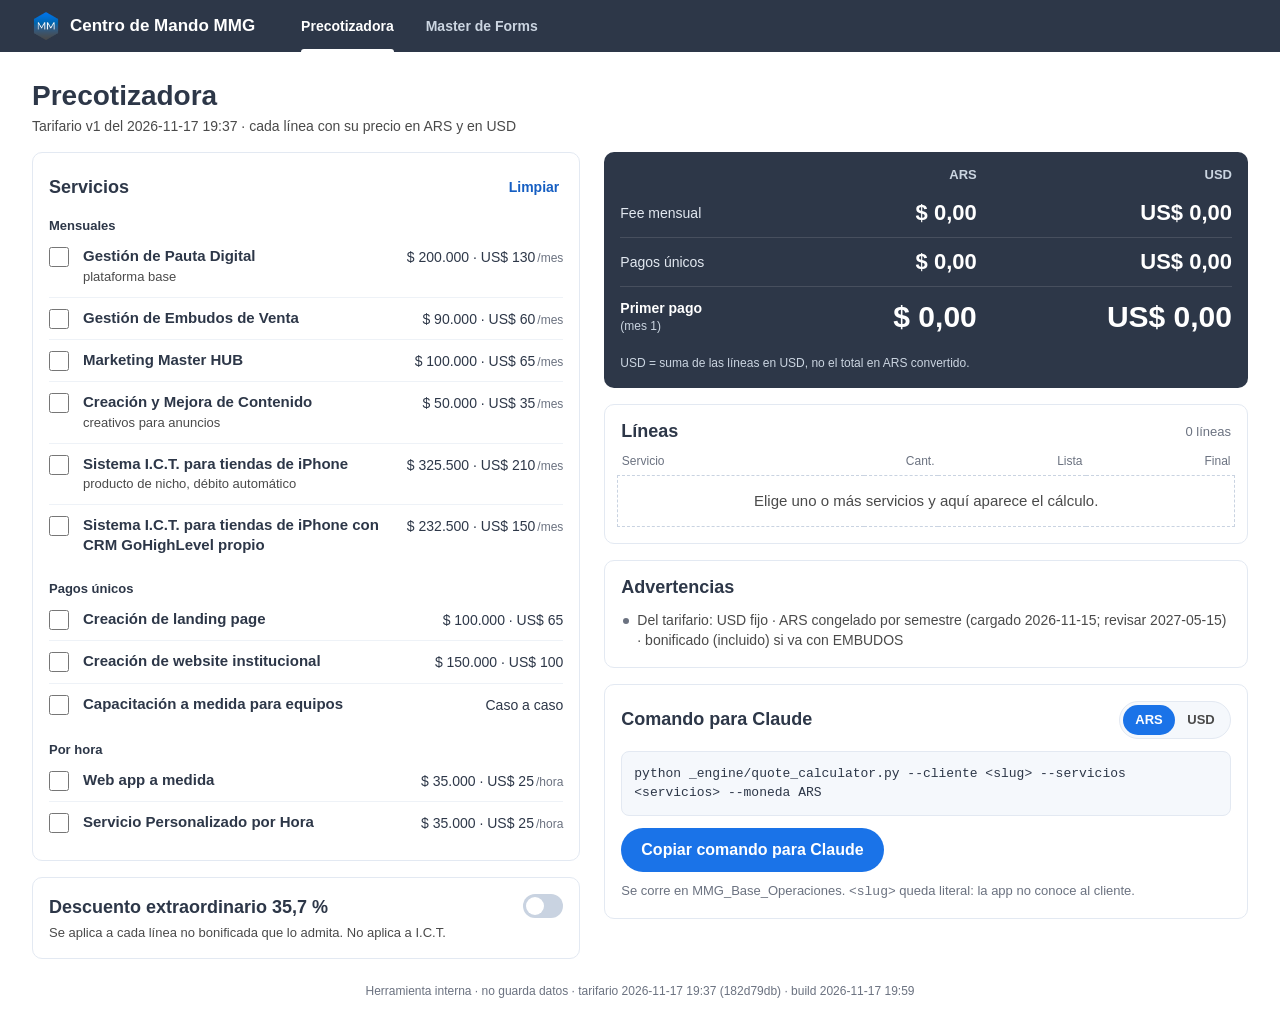
==== docs/index.html @ bd5ba625 "v1: Precotizadora + Master de Forms (Centro de Mando MMG) - Precotizadora: lee tarifario_v1.json de " ====
<!doctype html>
<html lang="es">
<head>
  <meta charset="utf-8">
  <meta name="viewport" content="width=device-width, initial-scale=1, viewport-fit=cover">
  <meta name="robots" content="noindex, nofollow">
  <meta name="referrer" content="no-referrer">
  <meta http-equiv="Content-Security-Policy" content="default-src 'none'; script-src 'self'; style-src 'self' https://fonts.googleapis.com; font-src https://fonts.gstatic.com; img-src 'self' data:; connect-src 'none'; base-uri 'none'; form-action 'none'; object-src 'none'">
  <title>Precotizadora · Centro de Mando MMG (uso interno)</title>
  <meta name="description" content="Herramienta interna de Marketing Masters Group para calcular en segundos el fee mensual, los pagos únicos y el primer pago de una propuesta.">
  <link rel="canonical" href="https://jaredmarketingmaster.github.io/master.forms/">
  <meta property="og:title" content="Precotizadora · Centro de Mando MMG">
  <meta property="og:description" content="Herramienta interna de MMG. Sin datos de clientes.">
  <meta property="og:type" content="website">
  <meta property="og:url" content="https://jaredmarketingmaster.github.io/master.forms/">
  <meta property="og:image" content="assets/img/apple-touch-icon.png">
  <meta name="theme-color" content="#2D3748">
  <link rel="icon" type="image/png" sizes="32x32" href="assets/img/favicon-32.png">
  <link rel="apple-touch-icon" href="assets/img/apple-touch-icon.png">
  <link rel="preconnect" href="https://fonts.googleapis.com">
  <link rel="preconnect" href="https://fonts.gstatic.com" crossorigin>
  <link rel="stylesheet" href="https://fonts.googleapis.com/css2?family=Lato:wght@400;700;900&amp;family=Barlow+Semi+Condensed:wght@600;700&amp;display=swap">
  <link rel="stylesheet" href="assets/css/tokens.css">
  <link rel="stylesheet" href="assets/css/app.css">
  <script type="application/json" id="datos-tarifario">{"_meta":{"generado":"2026-11-17T19:37:11","generador":"MMG_Base_Operaciones/_engine/export_precotizadora.py","fuente":"_boveda_mmg/02_TARIFARIO_Y_REGLAS_DE_COTIZACION.md §10 (+ §1 para ICT_IPHONE*)","regla":"Archivo de solo lectura para la app. No editar a mano: cambiar el tarifario y regenerar."},"constantes":{"tc_ars_por_usd":1550.0,"redondeo_usd_multiplo":5,"descuento_extraordinario_pct":35.7},"plataformas":["Meta Ads","Google Ads","TikTok Ads","LinkedIn Ads","X Ads"],"servicios":[{"codigo":"PAUTA","servicio":"Gestión de Pauta Digital · plataforma base","modalidad":"mensual","ars":200000.0,"usd":130.0,"caso_a_caso":false,"ars_derivado_de_usd":false,"estado":"CONFIRMADO","nota":"Sainato · tracking, reporting y setup incluidos","admite_descuento_extraordinario":true},{"codigo":"PAUTA_EXTRA","servicio":"Gestión de Pauta Digital · plataforma adicional","modalidad":"mensual","ars":100000.0,"usd":65.0,"caso_a_caso":false,"ars_derivado_de_usd":false,"estado":"CONFIRMADO","nota":"+50 % de la base · cantidad = plataformas − 1 (--plataformas)","admite_descuento_extraordinario":true},{"codigo":"EMBUDOS","servicio":"Gestión de Embudos de Venta","modalidad":"mensual","ars":90000.0,"usd":60.0,"caso_a_caso":false,"ars_derivado_de_usd":false,"estado":"CONFIRMADO","nota":"Sainato · siempre con HUB incluido","admite_descuento_extraordinario":true},{"codigo":"HUB","servicio":"Marketing Master HUB","modalidad":"mensual","ars":100000.0,"usd":65.0,"caso_a_caso":false,"ars_derivado_de_usd":false,"estado":"CONFIRMADO","nota":"USD fijo · ARS congelado por semestre (cargado 2026-11-15; revisar 2027-05-15) · bonificado (incluido) si va con EMBUDOS","admite_descuento_extraordinario":true},{"codigo":"CREATIVOS","servicio":"Creación y Mejora de Contenido (creativos para anuncios)","modalidad":"mensual","ars":50000.0,"usd":35.0,"caso_a_caso":false,"ars_derivado_de_usd":false,"estado":"CONFIRMADO","nota":"Sainato","admite_descuento_extraordinario":true},{"codigo":"LANDING","servicio":"Creación de landing page","modalidad":"unico","ars":100000.0,"usd":65.0,"caso_a_caso":false,"ars_derivado_de_usd":false,"estado":"CONFIRMADO","nota":"Sainato · bonificada si van PAUTA + EMBUDOS","admite_descuento_extraordinario":true},{"codigo":"WEB_INST","servicio":"Creación de website institucional","modalidad":"unico","ars":150000.0,"usd":100.0,"caso_a_caso":false,"ars_derivado_de_usd":false,"estado":"CONFIRMADO","nota":"Sainato · bonificable con --bonificar WEB_INST","admite_descuento_extraordinario":true},{"codigo":"WEB_APP","servicio":"Web app a medida","modalidad":"hora","ars":35000.0,"usd":25.0,"caso_a_caso":false,"ars_derivado_de_usd":false,"estado":"CONFIRMADO","nota":"Horas estimadas × tarifa por hora (--horas-codigo WEB_APP=N)","admite_descuento_extraordinario":true},{"codigo":"HORA","servicio":"Servicio Personalizado por Hora","modalidad":"hora","ars":35000.0,"usd":25.0,"caso_a_caso":false,"ars_derivado_de_usd":false,"estado":"CONFIRMADO","nota":"Precio fijo en las dos monedas","admite_descuento_extraordinario":true},{"codigo":"CAPACITACION","servicio":"Capacitación a medida para equipos","modalidad":"unico","ars":null,"usd":null,"caso_a_caso":true,"ars_derivado_de_usd":false,"estado":"CONFIRMADO","nota":"Exige --precio","admite_descuento_extraordinario":true},{"codigo":"ICT_IPHONE","servicio":"Sistema I.C.T. para tiendas de iPhone (producto de nicho, débito automático)","modalidad":"mensual","ars":null,"usd":210.0,"caso_a_caso":false,"ars_derivado_de_usd":false,"ars_por_conversion":true,"estado":"CONFIRMADO","nota":"Valor percibido = lista (sin benchmark propio todavía). Libro Consultor Blue Hacker cap. 23 (oferta I.C.T.): precio máximo, sin descuentos; no aplica tramo de pauta ni bundle; pauta USD 1.000/mes aparte","admite_descuento_extraordinario":false},{"codigo":"ICT_IPHONE_CRM","servicio":"Sistema I.C.T. para tiendas de iPhone con CRM GoHighLevel propio","modalidad":"mensual","ars":null,"usd":150.0,"caso_a_caso":false,"ars_derivado_de_usd":false,"ars_por_conversion":true,"estado":"CONFIRMADO","nota":"Ídem; variante si la tienda ya tiene su CRM","admite_descuento_extraordinario":false}],"reglas":[{"id":"P1","texto":"Cada línea tiene su precio en ARS y en USD (ya calculados en este archivo; el USD sale de ARS ÷ 1.550 hacia arriba al múltiplo de 5). Los totales en USD son la suma de las líneas en USD, nunca el total en ARS convertido."},{"id":"ICT_ARS","texto":"ICT_IPHONE*: solo tienen precio en USD. En ARS se convierte USD × tc_ars_por_usd, sin redondeo."},{"id":"PLATAFORMAS","texto":"Con PAUTA, cada plataforma elegida después de la primera suma 1 unidad de PAUTA_EXTRA (cantidad = plataformas − 1). PAUTA_EXTRA no se elige suelto."},{"id":"HUB_EN_EMBUDOS","texto":"EMBUDOS agrega HUB automáticamente como línea bonificada ('Incluido en la Gestión de Embudos de Venta'): precio de lista visible y tachado, neto 0."},{"id":"LANDING_BONIF","texto":"Si están PAUTA + EMBUDOS + LANDING, LANDING va bonificada ('Bonificada al contratar Pauta + Embudos'): lista tachada, neto 0."},{"id":"BONIFICAR","texto":"WEB_INST tiene un interruptor 'Bonificar': lista tachada, neto 0."},{"id":"HORAS","texto":"WEB_APP y HORA se multiplican por la cantidad de horas."},{"id":"CASO_A_CASO","texto":"CAPACITACION se cotiza caso a caso: precio ingresado a mano, uno para ARS y otro para USD (cada uno se usa solo en su moneda)."},{"id":"P2","texto":"Descuento extraordinario: 35,7 % sobre cada línea no bonificada que lo admita (no ICT_*). Advertencia obligatoria: solo clientes por hora que pasan a mensual · una vez al año · 12 meses · requiere OK de Jared."},{"id":"TOTALES","texto":"fee_mensual = suma de netos 'mensual' · setup_y_unicos = suma de netos 'unico' y 'hora' · primer_pago_mes_1 = setup_y_unicos + fee_mensual. Cada neto de línea se redondea a 6 decimales; los totales se redondean al final a 2 decimales con medio centavo HACIA ARRIBA (228,265 → 228,27). En JS no usar toFixed ni Math.round(x*100) directo: usar Number(Math.round(Number(x + 'e2')) + 'e-2')."}],"advertencias_fijas":["USD fijo · ARS congelado por semestre (cargado 2026-11-15; revisar 2027-05-15) · bonificado (incluido) si va con EMBUDOS"]}</script>
  <script src="assets/js/comun.js" defer></script>
  <script src="assets/js/cotizador.js" defer></script>
  <script src="assets/js/precotizadora.js" defer></script>
</head>
<body class="wd">
  <header class="topbar">
    <a class="brand" href="index.html">
      <img src="assets/img/mmg-isotipo.png" width="28" height="28" alt="" fetchpriority="high">
      <span class="brand-name">Centro de Mando <b>MMG</b></span>
    </a>
    <nav class="tabs" aria-label="Pantallas">
      <a class="tab" href="index.html" aria-current="page"><span>Precotizadora</span></a>
      <a class="tab" href="forms.html"><span>Master de Forms</span></a>
    </nav>
  </header>

  <main class="canvas" id="contenido">
    <div class="title-row">
      <h1>Precotizadora</h1>
      <p class="sub" id="sub-tarifario">Tarifario v1 del 2026-11-17 19:37 · cada línea con su precio en ARS y en USD</p>
    </div>

    <div class="layout">
      <section class="col-config" aria-labelledby="h-servicios">
        <div class="panel">
          <div class="panel-head">
            <h2 id="h-servicios">Servicios</h2>
            <button type="button" class="btn-text" id="btn-limpiar">Limpiar</button>
          </div>
          <div id="servicios" class="servicios">
            <p class="cargando">Cargando tarifario…</p>
          </div>
        </div>

        <div class="panel">
          <div class="switch-row">
            <div class="switch-text">
              <label for="descuento" class="switch-title" id="descuento-titulo">Descuento extraordinario</label>
              <p class="switch-desc">Se aplica a cada línea no bonificada que lo admita. No aplica a I.C.T.</p>
            </div>
            <input type="checkbox" role="switch" id="descuento" class="switch">
          </div>
          <p class="aviso aviso-warning" id="descuento-aviso" hidden>Solo para clientes por hora que pasan a mensual · una vez al año · 12 meses · requiere OK de Jared</p>
        </div>
      </section>

      <section class="col-resultado" aria-labelledby="h-resultado">
        <h2 id="h-resultado" class="sr-only">Resultado</h2>
        <div class="totales" id="totales" aria-live="polite">
          <table>
            <caption class="sr-only">Totales en pesos y en dólares</caption>
            <thead>
              <tr><th scope="col"><span class="sr-only">Concepto</span></th><th scope="col" class="num">ARS</th><th scope="col" class="num">USD</th></tr>
            </thead>
            <tbody>
              <tr><th scope="row">Fee mensual</th><td class="num" data-total="fee_mensual" data-moneda="ARS">—</td><td class="num" data-total="fee_mensual" data-moneda="USD">—</td></tr>
              <tr><th scope="row">Pagos únicos</th><td class="num" data-total="setup_y_unicos" data-moneda="ARS">—</td><td class="num" data-total="setup_y_unicos" data-moneda="USD">—</td></tr>
              <tr class="primer-pago"><th scope="row">Primer pago <span>(mes 1)</span></th><td class="num" data-total="primer_pago_mes_1" data-moneda="ARS">—</td><td class="num" data-total="primer_pago_mes_1" data-moneda="USD">—</td></tr>
            </tbody>
          </table>
          <p class="totales-nota">USD = suma de las líneas en USD, no el total en ARS convertido.</p>
        </div>

        <div class="panel">
          <div class="panel-head">
            <h2>Líneas</h2>
            <span class="meta" id="lineas-cuenta">0 líneas</span>
          </div>
          <div class="tabla-wrap">
            <table class="lineas">
              <thead>
                <tr><th scope="col">Servicio</th><th scope="col" class="num">Cant.</th><th scope="col" class="num">Lista</th><th scope="col" class="num">Final</th></tr>
              </thead>
              <tbody id="lineas"></tbody>
            </table>
          </div>
        </div>

        <div class="panel">
          <div class="panel-head"><h2>Advertencias</h2></div>
          <ul class="avisos" id="avisos"></ul>
        </div>

        <div class="panel">
          <div class="panel-head">
            <h2>Comando para Claude</h2>
            <div class="segmented" role="group" aria-label="Moneda del comando">
              <button type="button" data-moneda-cmd="ARS" aria-pressed="true">ARS</button>
              <button type="button" data-moneda-cmd="USD" aria-pressed="false">USD</button>
            </div>
          </div>
          <pre class="comando"><code id="comando">python _engine/quote_calculator.py --cliente &lt;slug&gt; --servicios &lt;servicios&gt; --moneda ARS</code></pre>
          <div class="acciones">
            <button type="button" class="btn-primary" id="btn-copiar-comando">Copiar comando para Claude</button>
            <span class="estado-copia" id="estado-comando" role="status" aria-live="polite"></span>
          </div>
          <p class="meta">Se corre en MMG_Base_Operaciones. <code>&lt;slug&gt;</code> queda literal: la app no conoce al cliente.</p>
        </div>
      </section>
    </div>

    <footer class="pie">
      Herramienta interna · no guarda datos · tarifario 2026-11-17 19:37 (182d79db) · build 2026-11-17 19:59
    </footer>
  </main>

  <a class="resumen-movil" href="#totales" id="resumen-movil">
    <span class="resumen-label">Primer pago</span>
    <span class="resumen-valores num"><span data-resumen="ARS">$&nbsp;0,00</span><span data-resumen="USD">US$&nbsp;0,00</span></span>
  </a>
</body>
</html>
---- docs/assets/css/tokens.css ----
/* GENERADO por tools/build.py desde clientes/marketing_master/site_config.json. No editar. */
:root {
  --bg: #FFFFFF;
  --surface: #FFFFFF;
  --raised: #F5F8FC;
  --border: #E3E9F2;
  --night: #2D3748;
  --on-night: #FFFFFF;
  --text: #2D3748;
  --muted: #4A4A4A;
  --faint: #6B7280;
  --accent: #1A73E8;
  --accent-hover: #155EC2;
  --on-accent: #FFFFFF;
  --positive: #047857;
  --negative: #D93025;
  --font-text: 'Lato', -apple-system, BlinkMacSystemFont, 'Segoe UI', sans-serif;
  --font-display: 'Bahnschrift', 'Barlow Semi Condensed', 'DIN Alternate', 'Arial Narrow', sans-serif;
}
---- docs/assets/css/app.css ----
/* Centro de Mando MMG · pantallas de app (no de marketing).
 * Tokens de marca en tokens.css (generado desde el dossier marketing_master).
 * Grilla: móvil 1 columna con 16 px de margen; desde 1024 px, 2 columnas
 * minmax(0, 0.92fr) + minmax(0, 1.08fr) con gap 24 px dentro de un canvas de 1280 px máx.
 */
:root {
  --rule: #EEF2F7;
  --control: #C9D3E1;
  --pill-pos-bg: #DCFAE5; --pill-pos-ink: #04250E;
  --pill-warn-bg: #FFFBEB; --pill-warn-ink: #92400E; --pill-warn-line: #FDE68A;
  --pill-neg-bg: #FFEDEA; --pill-neg-ink: #831C1E;
  --accent-tint: #E8F0FD;
  --radius-card: 10px; --radius-control: 8px;
  --gap: 16px; --pad: 16px;
  --topbar-h: 52px; --tabbar-h: 58px; --resumen-h: 52px;
  --ease-out: cubic-bezier(0.23, 1, 0.32, 1);
  --safe-b: env(safe-area-inset-bottom, 0px);
}

*, *::before, *::after { box-sizing: border-box; }
html {
  -webkit-text-size-adjust: 100%; text-size-adjust: 100%;
  /* Lo enfocado o desplazado nunca queda bajo las barras fijas (WCAG 2.4.11). */
  scroll-padding-top: calc(var(--topbar-h) + 8px);
  scroll-padding-bottom: calc(var(--tabbar-h) + var(--resumen-h) + var(--safe-b) + 8px);
}
@media (min-width: 1024px) { html { scroll-padding-bottom: 8px; } }
body.wd {
  margin: 0;
  background: var(--bg);
  color: var(--text);
  font-family: var(--font-text);
  font-size: 15px;
  line-height: 1.45;
  -webkit-tap-highlight-color: transparent;
  padding-bottom: calc(var(--tabbar-h) + var(--safe-b));
}
.wd :focus-visible { outline: 2px solid var(--accent); outline-offset: 2px; }
.wd h1, .wd h2, .wd h3 { font-family: var(--font-display); font-weight: 700; letter-spacing: 0; margin: 0; color: var(--text); }
.wd code, .wd pre { font-family: ui-monospace, "Cascadia Mono", Consolas, monospace; }
.num { font-variant-numeric: tabular-nums; text-align: right; }
.sr-only { position: absolute; width: 1px; height: 1px; margin: -1px; overflow: hidden; clip: rect(0 0 0 0); white-space: nowrap; border: 0; }
.portapapeles-oculto { position: fixed; top: 0; left: 0; width: 1px; height: 1px; opacity: 0; }
[hidden] { display: none !important; }

/* ---------- Shell ---------- */
.topbar {
  position: sticky; top: 0; z-index: 20;
  display: flex; align-items: center; gap: 16px;
  height: var(--topbar-h);
  padding: 0 16px;
  background: var(--night);
  color: var(--on-night);
}
.brand { display: inline-flex; align-items: center; gap: 10px; color: var(--on-night); text-decoration: none; min-height: 44px; }
.brand img { display: block; width: 28px; height: 28px; }
.brand-name { font-family: var(--font-display); font-size: 17px; font-weight: 600; white-space: nowrap; }
.brand-name b { font-weight: 700; }

.tabs {
  position: fixed; left: 0; right: 0; bottom: 0; z-index: 30;
  display: grid; grid-template-columns: 1fr 1fr;
  height: calc(var(--tabbar-h) + var(--safe-b));
  padding-bottom: var(--safe-b);
  background: var(--surface);
  border-top: 1px solid var(--border);
}
.tab {
  position: relative;
  display: flex; align-items: center; justify-content: center;
  color: var(--muted); text-decoration: none; font-weight: 700; font-size: 14px;
  user-select: none; -webkit-user-select: none;
  transition: color 140ms var(--ease-out);
}
.tab[aria-current="page"] { color: var(--accent-hover); }
.tab[aria-current="page"]::before {
  content: ""; position: absolute; top: -1px; left: 24%; right: 24%; height: 3px; border-radius: 0 0 3px 3px; background: var(--accent);
}
.tab:active { opacity: 0.7; }

/* ---------- Canvas ---------- */
.canvas { max-width: 1280px; margin: 0 auto; padding: 20px 16px 24px; }
.title-row { margin-bottom: 16px; }
.title-row h1 { font-size: 26px; line-height: 1.15; }
.sub { margin: 4px 0 0; color: var(--muted); font-size: 14px; }
.layout { display: grid; gap: var(--gap); }
.col-config, .col-resultado { display: grid; gap: var(--gap); align-content: start; min-width: 0; }

.panel {
  background: var(--surface);
  border: 1px solid var(--border);
  border-radius: var(--radius-card);
  padding: var(--pad);
  min-width: 0;
}
.panel-head { display: flex; align-items: center; justify-content: space-between; gap: 12px; margin-bottom: 12px; }
.panel-head h2 { font-size: 18px; line-height: 1.2; }
.meta { color: var(--faint); font-size: 13px; margin: 10px 0 0; }
.panel-head .meta { margin: 0; }
.cargando { color: var(--faint); margin: 0; }
.pie { margin-top: 24px; color: var(--faint); font-size: 12px; text-align: center; }

/* ---------- Controles ---------- */
.btn-primary {
  display: inline-flex; align-items: center; justify-content: center;
  min-height: 44px; padding: 0 20px;
  border: 0; border-radius: 999px;
  background: var(--accent); color: var(--on-accent);
  font: 700 16px/1 var(--font-text); /* blanco sobre #1A73E8 = 4,51:1: 16 px y 700 */
  cursor: pointer; user-select: none; -webkit-user-select: none;
  transition: transform 120ms var(--ease-out), background-color 160ms var(--ease-out);
}
.btn-primary:active { transform: scale(0.97); }
.btn-primary:disabled { background: var(--raised); color: var(--faint); border: 1px solid var(--border); cursor: not-allowed; transform: none; }
.btn-text {
  min-height: 36px; padding: 0 4px; border: 0; background: none;
  color: var(--accent-hover); font: 700 14px/1 var(--font-text); cursor: pointer;
}
.acciones { display: flex; flex-wrap: wrap; align-items: center; gap: 12px; margin-top: 12px; }
.estado-copia { font-size: 14px; font-weight: 700; color: var(--positive); opacity: 0; transition: opacity 160ms var(--ease-out); }
.estado-copia.visible { opacity: 1; }
.estado-copia.es-error { color: var(--negative); }

.campo { display: grid; gap: 6px; min-width: 0; border: 0; padding: 0; margin: 0; }
.campo label, .campo legend { font-size: 14px; font-weight: 700; color: var(--text); padding: 0; }
.campo legend { margin-bottom: 8px; }
.campo input[type="text"] {
  width: 100%; height: 44px; padding: 0 12px;
  border: 1px solid var(--control); border-radius: var(--radius-control);
  background: var(--surface); color: var(--text);
  font: 400 16px/1.2 var(--font-text); /* 16 px: sin zoom automático en iOS */
}
.campo input::placeholder { color: var(--faint); }
.campo input[aria-invalid="true"] { border-color: var(--negative); }
.campo-corto { max-width: 140px; }
.campos-par { display: grid; grid-template-columns: 1fr 1fr; gap: 12px; }
.ayuda { margin: 6px 0 0; font-size: 13px; color: var(--muted); }
.ayuda.es-error { color: var(--negative); font-weight: 700; }

.chips { display: flex; flex-wrap: wrap; gap: 8px; }
.chip, .chip-check span {
  display: inline-flex; align-items: center; min-height: 36px; padding: 0 14px;
  border: 1px solid var(--control); border-radius: 999px;
  background: var(--surface); color: var(--text);
  font: 700 14px/1 var(--font-text); cursor: pointer;
  user-select: none; -webkit-user-select: none;
  transition: background-color 140ms var(--ease-out), color 140ms var(--ease-out), border-color 140ms var(--ease-out), transform 120ms var(--ease-out);
}
.chip:active, .chip-check span:active { transform: scale(0.97); }
.chip[aria-pressed="true"], .chip-check input:checked + span { background: var(--accent); border-color: var(--accent); color: var(--on-accent); }
.chip.es-base::after { content: "base"; margin-left: 8px; font-size: 11px; font-weight: 700; opacity: 0.9; }
.chip-check { position: relative; }
.chip-check input { position: absolute; opacity: 0; width: 1px; height: 1px; }
.chip-check input:focus-visible + span { outline: 2px solid var(--accent); outline-offset: 2px; }

.switch {
  appearance: none; -webkit-appearance: none; flex: none;
  position: relative; width: 40px; height: 24px; margin: 0;
  border-radius: 999px; background: var(--control); cursor: pointer;
  transition: background-color 160ms var(--ease-out);
}
.switch::after {
  content: ""; position: absolute; top: 3px; left: 3px; width: 18px; height: 18px; border-radius: 50%;
  background: #fff; transition: transform 180ms var(--ease-out);
}
.switch:checked { background: var(--accent); }
.switch:checked::after { transform: translateX(16px); }
.switch-row { display: flex; align-items: flex-start; justify-content: space-between; gap: 16px; }
.switch-title { display: block; font-family: var(--font-display); font-size: 18px; font-weight: 700; cursor: pointer; }
.switch-desc { margin: 4px 0 0; color: var(--muted); font-size: 13px; }
.switch-inline { display: inline-flex; align-items: center; gap: 10px; font-weight: 700; font-size: 14px; cursor: pointer; min-height: 36px; }

.segmented { display: inline-flex; padding: 3px; border-radius: 999px; background: var(--raised); border: 1px solid var(--border); }
.segmented button {
  min-width: 52px; min-height: 30px; padding: 0 12px; border: 0; border-radius: 999px;
  background: transparent; color: var(--muted); font: 700 13px/1 var(--font-text); cursor: pointer;
}
.segmented button[aria-pressed="true"] { background: var(--accent); color: var(--on-accent); }

.pill {
  display: inline-flex; align-items: center; flex: none; white-space: nowrap;
  min-height: 22px; padding: 0 8px; border-radius: 999px;
  font: 700 12px/1 var(--font-text);
}
.pill-positivo { background: var(--pill-pos-bg); color: var(--pill-pos-ink); }
.pill-aviso { background: var(--pill-warn-bg); color: var(--pill-warn-ink); border: 1px solid var(--pill-warn-line); }
.pill-negativo { background: var(--pill-neg-bg); color: var(--pill-neg-ink); }

.aviso { margin: 12px 0 0; padding: 10px 12px; border-radius: var(--radius-control); font-size: 14px; font-weight: 700; }
.aviso-warning { background: var(--pill-warn-bg); color: var(--pill-warn-ink); border: 1px solid var(--pill-warn-line); }

/* ---------- Servicios ---------- */
.servicios { display: grid; gap: 16px; }
.grupo-titulo { font-size: 13px; font-family: var(--font-text); font-weight: 700; color: var(--muted); margin-bottom: 4px; }
.grupo-lista { display: grid; }
.svc { border-top: 1px solid var(--rule); }
.grupo-lista .svc:first-child { border-top: 0; }
.svc-row { display: grid; grid-template-columns: 24px minmax(0, 1fr) auto; align-items: start; column-gap: 10px; padding: 10px 0; }
.svc-row input[type="checkbox"] { width: 20px; height: 20px; margin: 1px 0 0; accent-color: var(--accent); cursor: pointer; }
.svc-row input[type="checkbox"]:disabled { cursor: not-allowed; }
.svc-label { display: grid; gap: 2px; cursor: pointer; min-width: 0; }
.svc-nombre { font-weight: 700; line-height: 1.3; }
.svc-detalle { color: var(--muted); font-size: 13px; }
.svc-estado:empty { display: none; }
.svc-estado { display: flex; gap: 6px; margin-top: 4px; }
.svc-precio { font-size: 14px; color: var(--text); white-space: nowrap; padding-top: 1px; }
.svc-precio .unidad { color: var(--faint); font-size: 12px; margin-left: 2px; }
.svc-extra { display: grid; gap: 8px; padding: 0 0 14px 34px; }

/* ---------- Resultado ---------- */
.totales {
  background: var(--night); color: var(--on-night);
  border-radius: var(--radius-card); padding: 16px;
  scroll-margin-top: calc(var(--topbar-h) + 12px);
}
.totales table { width: 100%; border-collapse: collapse; }
.totales thead th { font: 700 13px/1 var(--font-text); color: #CBD5E1; padding: 0 0 8px; }
.totales th[scope="row"] { text-align: left; font-weight: 400; font-size: 14px; color: #E2E8F0; padding: 8px 12px 8px 0; white-space: nowrap; }
.totales td { font-family: var(--font-display); font-size: 19px; font-weight: 600; padding: 8px 0 8px 12px; white-space: nowrap; }
.totales tbody tr + tr th, .totales tbody tr + tr td { border-top: 1px solid rgb(255 255 255 / 0.12); }
.totales .primer-pago th { font-weight: 700; color: #fff; }
.totales .primer-pago th span { display: block; font-weight: 400; font-size: 12px; color: #CBD5E1; }
.totales .primer-pago td { font-size: 24px; font-weight: 700; color: #fff; }
.totales-nota { margin: 8px 0 0; font-size: 12px; color: #CBD5E1; }

.tabla-wrap { margin: 0 -4px; }
.lineas { width: 100%; border-collapse: collapse; table-layout: fixed; }
.lineas col { width: auto; }
.lineas thead th { font: 400 12px/1 var(--font-text); color: var(--faint); text-align: left; padding: 0 4px 8px; }
.lineas thead th.num { text-align: right; }
.lineas thead th:nth-child(1) { width: 40%; }
.lineas thead th:nth-child(2) { width: 12%; }
.lineas tbody th, .lineas tbody td { padding: 10px 4px; border-top: 1px solid var(--rule); vertical-align: top; text-align: left; font-weight: 400; }
.lineas tbody td.num { text-align: right; }
.linea-nombre { display: block; font-weight: 700; line-height: 1.3; overflow-wrap: anywhere; }
.linea-detalle { display: block; color: var(--muted); font-size: 12px; margin-top: 2px; }
.marcas { display: flex; flex-wrap: wrap; gap: 4px; margin-top: 6px; }
.dinero { display: block; font-size: 13px; white-space: nowrap; }
.dinero.usd { color: var(--muted); margin-top: 2px; }
.final .dinero.ars { font-weight: 700; }
.tachado { text-decoration: line-through; text-decoration-thickness: 1px; color: var(--faint); }
.dinero.usd.tachado { color: var(--faint); }
.lineas tr.vacio td { padding: 14px 4px; color: var(--muted); border: 1px dashed var(--control); border-radius: var(--radius-control); text-align: center; }

.avisos { margin: 0; padding: 0; list-style: none; display: grid; gap: 8px; }
.avisos li { position: relative; padding-left: 16px; font-size: 14px; color: var(--muted); }
.avisos li::before { content: ""; position: absolute; left: 2px; top: 8px; width: 6px; height: 6px; border-radius: 50%; background: var(--faint); }
.avisos li.aviso-p2 { color: var(--pill-warn-ink); font-weight: 700; }
.avisos li.aviso-p2::before { background: #D97706; }

.comando {
  margin: 0; padding: 12px; border-radius: var(--radius-control);
  background: var(--raised); border: 1px solid var(--border);
  font-size: 13px; line-height: 1.5; color: var(--text);
  white-space: pre-wrap; word-break: break-word;
}

/* Resumen fijo (solo móvil, solo Precotizadora) */
.resumen-movil {
  position: fixed; left: 0; right: 0; z-index: 25;
  bottom: calc(var(--tabbar-h) + var(--safe-b));
  display: flex; align-items: center; justify-content: space-between; gap: 12px;
  height: var(--resumen-h); padding: 0 16px;
  background: var(--night); color: #fff; text-decoration: none;
}
.resumen-label { font-size: 13px; color: #E2E8F0; }
.resumen-valores { display: flex; gap: 14px; font-family: var(--font-display); font-size: 18px; font-weight: 700; white-space: nowrap; }
body:has(.resumen-movil) { padding-bottom: calc(var(--tabbar-h) + var(--resumen-h) + var(--safe-b)); }

/* ---------- Master de Forms ---------- */
.forms-grid { display: grid; gap: var(--gap); align-items: start; }
.form-card { display: grid; gap: 14px; }
.form-card .panel-head { margin-bottom: 0; align-items: flex-start; }
.form-desc { margin: 0; color: var(--muted); font-size: 14px; }
.form-card .acciones { margin-top: 0; }
.motivo-deshabilitado { margin: -6px 0 0; font-size: 13px; color: var(--muted); }
.link-box { display: grid; gap: 6px; padding: 12px; border-radius: var(--radius-control); background: var(--raised); border: 1px solid var(--border); }
.link-label { font-size: 12px; color: var(--faint); }
.link-armado { font-size: 13px; color: var(--text); word-break: break-all; }
.form-card .meta { margin: 0; }

/* ---------- Teléfono: totales en dos renglones (concepto arriba, ARS | USD debajo) ---------- */
@media (max-width: 767px) {
  .totales thead { position: absolute; width: 1px; height: 1px; overflow: hidden; clip: rect(0 0 0 0); }
  .totales tbody tr { display: grid; grid-template-columns: minmax(0, 1fr) minmax(0, 1fr); column-gap: 12px; padding: 10px 0; }
  .totales tbody tr + tr { border-top: 1px solid rgb(255 255 255 / 0.12); }
  .totales tbody tr + tr th, .totales tbody tr + tr td { border-top: 0; }
  .totales th[scope="row"] { grid-column: 1 / -1; padding: 0 0 2px; }
  .totales td { padding: 0; font-size: 18px; text-align: left; }
  .totales td + td { text-align: right; }
  .totales .primer-pago th span { display: inline; margin-left: 4px; }
  .totales .primer-pago td { font-size: 22px; }
  /* Líneas: la cantidad pasa debajo del nombre; quedan Servicio | Lista | Final. */
  .lineas thead th:nth-child(1) { width: 38%; }
  .lineas thead th:nth-child(2), .lineas tbody td:nth-child(2) { display: none; }
  .lineas tbody td.num { padding-left: 8px; }
  .dinero { font-size: 12.5px; }
  /* Servicios: el precio va debajo del nombre para que el nombre use todo el ancho. */
  .svc-row { grid-template-columns: 24px minmax(0, 1fr); row-gap: 2px; }
  .svc-precio { grid-column: 2; padding-top: 0; color: var(--muted); }
}
@media (min-width: 768px) { .cant-movil { display: none; } }

/* ---------- Tablet / escritorio ---------- */
@media (min-width: 768px) {
  .canvas { padding: 28px 32px 32px; }
  .forms-grid { grid-template-columns: repeat(2, minmax(0, 1fr)); }
  .totales td { font-size: 22px; }
  .totales .primer-pago td { font-size: 30px; }
}
@media (min-width: 1024px) {
  body.wd, body:has(.resumen-movil) { padding-bottom: 0; }
  .topbar { padding: 0 32px; gap: 32px; }
  .tabs {
    position: static; display: flex; gap: 4px; height: var(--topbar-h); padding: 0;
    background: transparent; border: 0;
  }
  .tab { padding: 0 14px; color: #CBD5E1; font-size: 14px; }
  .tab[aria-current="page"] { color: #fff; }
  .tab[aria-current="page"]::before { top: auto; bottom: 0; left: 14px; right: 14px; border-radius: 3px 3px 0 0; background: #fff; }
  .resumen-movil { display: none; }
  .layout { grid-template-columns: minmax(0, 0.92fr) minmax(0, 1.08fr); gap: 24px; align-items: start; }
  .title-row h1 { font-size: 28px; }
}
@media (hover: hover) {
  .btn-primary:not(:disabled):hover { background: var(--accent-hover); }
  .chip:hover, .chip-check span:hover { border-color: var(--accent); }
  .chip[aria-pressed="true"]:hover, .chip-check input:checked + span:hover { background: var(--accent-hover); }
  .tab:hover { color: var(--text); }
}
@media (hover: hover) and (min-width: 1024px) { .tab:hover { color: #fff; } }
@media (prefers-reduced-motion: reduce) {
  .wd *, .wd *::before, .wd *::after { transition: none !important; }
}
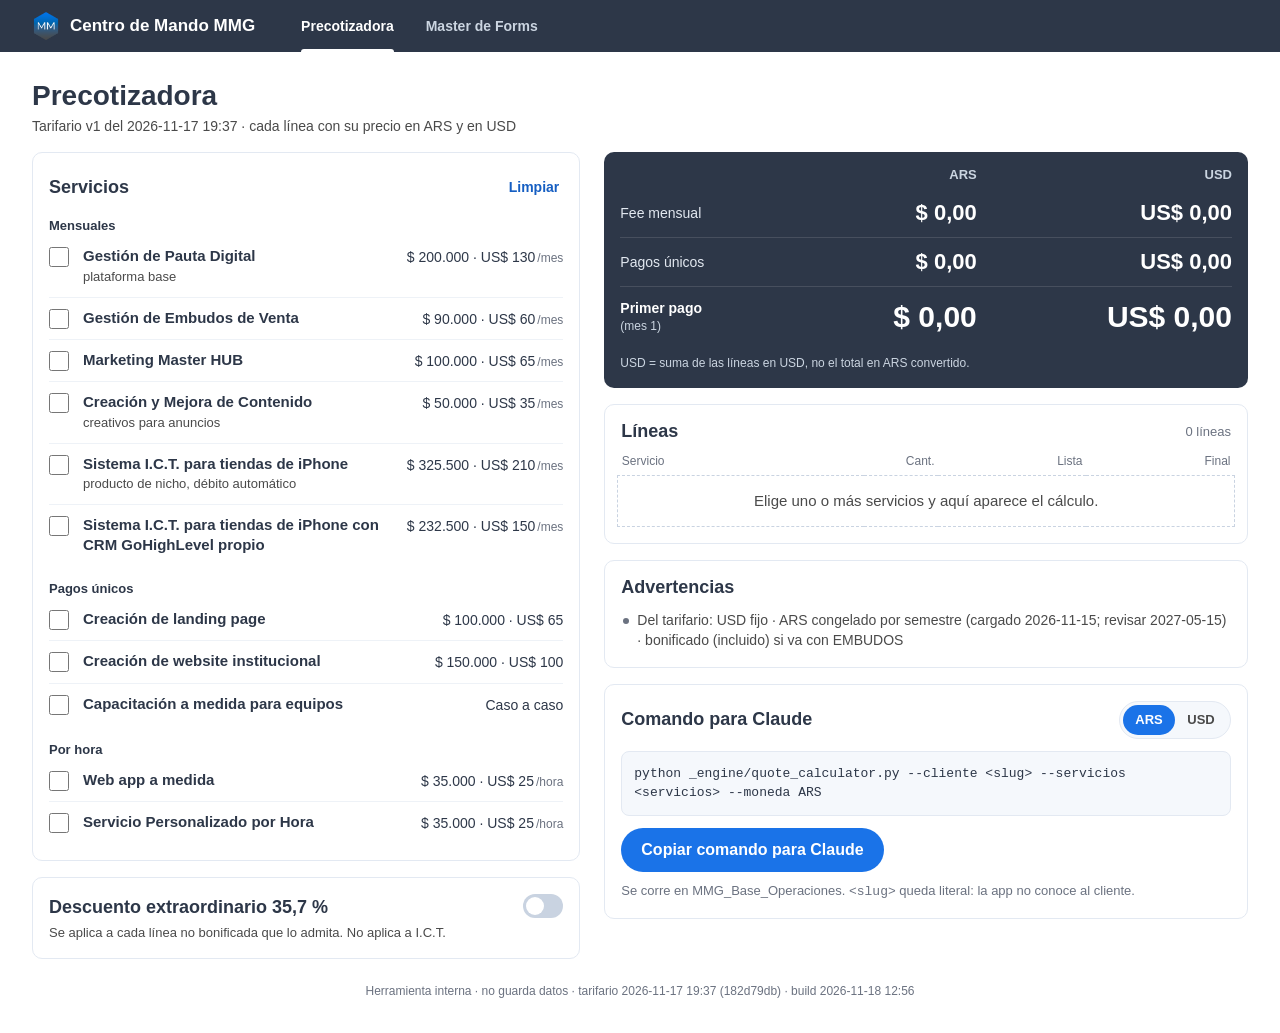
==== commit 31383bca: "test_ui: opción --base para verificar el sitio publicado Permite correr la paridad de la interfaz (2" ====
--- a/docs/index.html
+++ b/docs/index.html
@@ -125,7 +125,7 @@
     </div>
 
     <footer class="pie">
-      Herramienta interna · no guarda datos · tarifario 2026-11-17 19:37 (182d79db) · build 2026-11-17 19:59
+      Herramienta interna · no guarda datos · tarifario 2026-11-17 19:37 (182d79db) · build 2026-11-18 12:56
     </footer>
   </main>
 
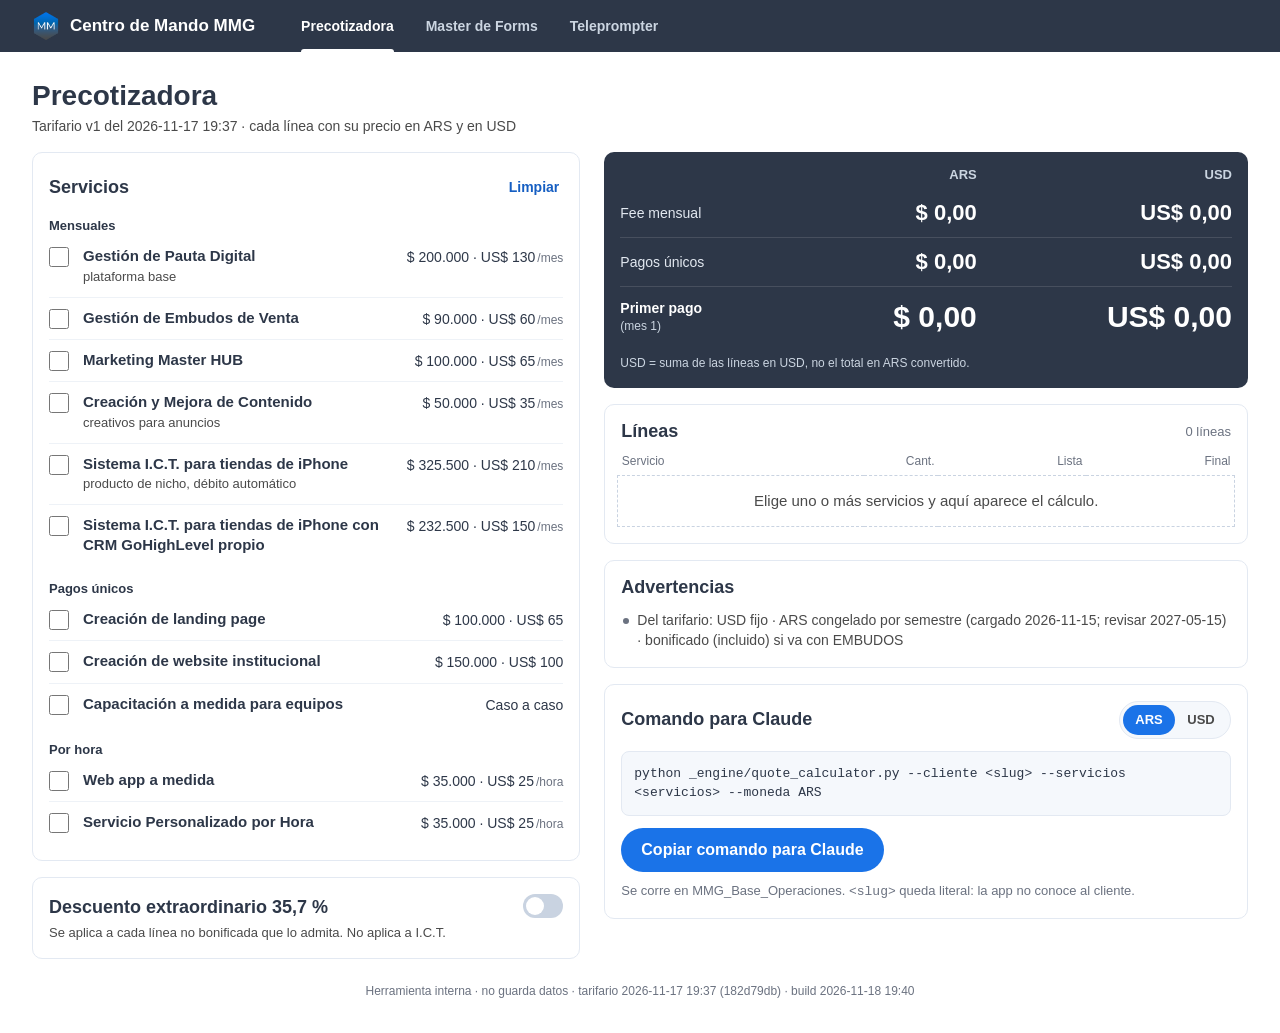
==== commit acde37d9: "Teleprompter: tercera pantalla del Centro de Mando - Guion pegado o desde .txt, velocidad en palabra" ====
--- a/docs/index.html
+++ b/docs/index.html
@@ -36,6 +36,7 @@
     <nav class="tabs" aria-label="Pantallas">
       <a class="tab" href="index.html" aria-current="page"><span>Precotizadora</span></a>
       <a class="tab" href="forms.html"><span>Master de Forms</span></a>
+      <a class="tab" href="teleprompter.html"><span>Teleprompter</span></a>
     </nav>
   </header>
 
@@ -125,7 +126,7 @@
     </div>
 
     <footer class="pie">
-      Herramienta interna · no guarda datos · tarifario 2026-11-17 19:37 (182d79db) · build 2026-11-18 12:56
+      Herramienta interna · no guarda datos · tarifario 2026-11-17 19:37 (182d79db) · build 2026-11-18 19:40
     </footer>
   </main>
 
--- a/docs/assets/css/app.css
+++ b/docs/assets/css/app.css
@@ -59,7 +59,7 @@
 
 .tabs {
   position: fixed; left: 0; right: 0; bottom: 0; z-index: 30;
-  display: grid; grid-template-columns: 1fr 1fr;
+  display: grid; grid-template-columns: repeat(3, minmax(0, 1fr));
   height: calc(var(--tabbar-h) + var(--safe-b));
   padding-bottom: var(--safe-b);
   background: var(--surface);
@@ -68,7 +68,8 @@
 .tab {
   position: relative;
   display: flex; align-items: center; justify-content: center;
-  color: var(--muted); text-decoration: none; font-weight: 700; font-size: 14px;
+  color: var(--muted); text-decoration: none; font-weight: 700; font-size: 13px;
+  text-align: center; line-height: 1.15; padding: 0 4px;
   user-select: none; -webkit-user-select: none;
   transition: color 140ms var(--ease-out);
 }
@@ -278,6 +279,111 @@
 .link-label { font-size: 12px; color: var(--faint); }
 .link-armado { font-size: 13px; color: var(--text); word-break: break-all; }
 .form-card .meta { margin: 0; }
+
+/* ---------- Teleprompter: formulario ---------- */
+.tp-acciones-guion { display: flex; align-items: center; gap: 12px; }
+.tp-archivo { display: inline-flex; align-items: center; cursor: pointer; }
+.tp-archivo:has(+ input:focus-visible) { outline: 2px solid var(--accent); outline-offset: 2px; border-radius: 4px; }
+.tp-texto {
+  display: block; width: 100%; min-height: 280px; resize: vertical;
+  padding: 12px; border: 1px solid var(--control); border-radius: var(--radius-control);
+  background: var(--surface); color: var(--text);
+  font: 400 16px/1.55 var(--font-text); /* 16 px: sin zoom automático en iOS */
+}
+.tp-texto::placeholder { color: var(--faint); }
+.tp-ajustes { display: grid; gap: 20px; }
+.tp-rango-head { display: flex; align-items: baseline; justify-content: space-between; gap: 12px; }
+.tp-valor { font-family: var(--font-display); font-weight: 700; font-size: 16px; color: var(--text); font-variant-numeric: tabular-nums; }
+.tp-rango { width: 100%; height: 32px; margin: 0; accent-color: var(--accent); cursor: pointer; }
+.tp-switches { display: grid; gap: 4px; }
+.tp-duracion { margin: 0; font-size: 14px; color: var(--muted); }
+.tp-atajos { margin: 0; display: grid; gap: 0; }
+.tp-atajos div { display: flex; justify-content: space-between; gap: 16px; padding: 8px 0; border-top: 1px solid var(--rule); font-size: 14px; }
+.tp-atajos div:first-child { border-top: 0; }
+.tp-atajos dt { font-weight: 700; color: var(--text); }
+.tp-atajos dd { margin: 0; color: var(--muted); text-align: right; }
+@media (hover: none) { .tp-atajos-teclado { display: none; } }
+
+/* ---------- Teleprompter: escena a pantalla completa ---------- */
+body.tp-abierto { overflow: hidden; }
+.tp-escena {
+  position: fixed; inset: 0; z-index: 100;
+  height: 100vh; height: 100dvh;
+  background: #FFFFFF;
+  outline: none;
+  --tp-gris: #6B7280; /* 4,83:1 sobre blanco; con 24 px o más es texto grande (mínimo 3:1) */
+}
+.tp-ventana { position: absolute; inset: 0; overflow: hidden; touch-action: none; cursor: default; user-select: none; -webkit-user-select: none; }
+.tp-columna {
+  position: absolute; top: 0; left: 50%;
+  width: var(--tp-ancho, 40%);
+  color: var(--tp-gris);
+  font: 700 var(--tp-tam, 48px)/1.5 var(--font-text);
+  overflow-wrap: break-word;
+  will-change: transform;
+}
+.tp-parrafo { margin: 0 0 1em; }
+.tp-nota { display: inline-block; margin: 0 0.15em; font-size: 0.55em; font-weight: 700; font-style: italic; color: var(--accent-hover); vertical-align: middle; }
+.tp-nota::before { content: "["; } .tp-nota::after { content: "]"; }
+.tp-guia {
+  position: absolute; left: 0; right: 0; top: var(--tp-guia, 33%); height: 0;
+  pointer-events: none; display: none;
+}
+.tp-con-guia .tp-guia { display: block; }
+.tp-guia::before, .tp-guia::after {
+  content: ""; position: absolute; top: -10px;
+  border-top: 10px solid transparent; border-bottom: 10px solid transparent;
+}
+.tp-guia::before { left: 0; border-left: 16px solid var(--accent); }
+.tp-guia::after { right: 0; border-right: 16px solid var(--accent); }
+.tp-progreso { position: absolute; top: 0; left: 0; right: 0; height: 3px; background: var(--rule); pointer-events: none; }
+.tp-progreso-barra { height: 100%; background: var(--accent); transform-origin: left center; transform: scaleX(0); }
+.tp-cuenta {
+  position: absolute; inset: 0; display: flex; align-items: center; justify-content: center;
+  background: rgb(255 255 255 / 0.85); color: var(--text);
+  font: 700 160px/1 var(--font-display); pointer-events: none;
+}
+.tp-barra {
+  position: absolute; left: 50%; bottom: calc(16px + var(--safe-b)); transform: translateX(-50%);
+  display: flex; align-items: center; gap: 4px; padding: 6px;
+  border-radius: 999px; background: var(--night); color: var(--on-night);
+  box-shadow: 0 6px 24px rgb(45 55 72 / 0.25);
+  transition: opacity 200ms var(--ease-out);
+  max-width: calc(100vw - 24px);
+}
+.tp-btn {
+  display: inline-flex; align-items: center; justify-content: center; flex: none;
+  width: 44px; height: 44px; border: 0; border-radius: 999px;
+  background: transparent; color: var(--on-night);
+  font: 700 18px/1 var(--font-text); cursor: pointer;
+  user-select: none; -webkit-user-select: none;
+  transition: transform 120ms var(--ease-out), background-color 140ms var(--ease-out);
+}
+.tp-btn:active { transform: scale(0.94); }
+.tp-btn-main { background: var(--accent); }
+.tp-btn svg { display: block; }
+.tp-btn-main .ico-play, .tp-btn-main .ico-reiniciar { display: none; }
+.tp-escena:not([data-estado="reproduciendo"]) .tp-btn-main .ico-pausa { display: none; }
+.tp-escena[data-estado="pausa"] .tp-btn-main .ico-play,
+.tp-escena[data-estado="cuenta"] .tp-btn-main .ico-play,
+.tp-escena[data-estado="fin"] .tp-btn-main .ico-reiniciar { display: inline; }
+.tp-barra-vel, .tp-barra-tiempo { min-width: 64px; text-align: center; font: 700 14px/1 var(--font-display); font-variant-numeric: tabular-nums; color: #E2E8F0; white-space: nowrap; }
+.tp-escena.tp-quieto .tp-barra { opacity: 0; pointer-events: none; }
+.tp-escena.tp-quieto .tp-ventana { cursor: none; }
+.tp-espejo .tp-nota { direction: ltr; }
+@media (max-width: 767px) {
+  .tp-guia::before, .tp-guia::after { top: -7px; border-top-width: 7px; border-bottom-width: 7px; }
+  .tp-guia::before { border-left-width: 9px; }
+  .tp-guia::after { border-right-width: 9px; }
+}
+@media (max-width: 420px) {
+  .tp-barra-vel, .tp-barra-tiempo { min-width: 52px; font-size: 13px; }
+  .tp-btn { width: 40px; height: 44px; }
+}
+@media (hover: hover) {
+  .tp-btn:hover { background: rgb(255 255 255 / 0.12); }
+  .tp-btn-main:hover { background: var(--accent-hover); }
+}
 
 /* ---------- Teléfono: totales en dos renglones (concepto arriba, ARS | USD debajo) ---------- */
 @media (max-width: 767px) {
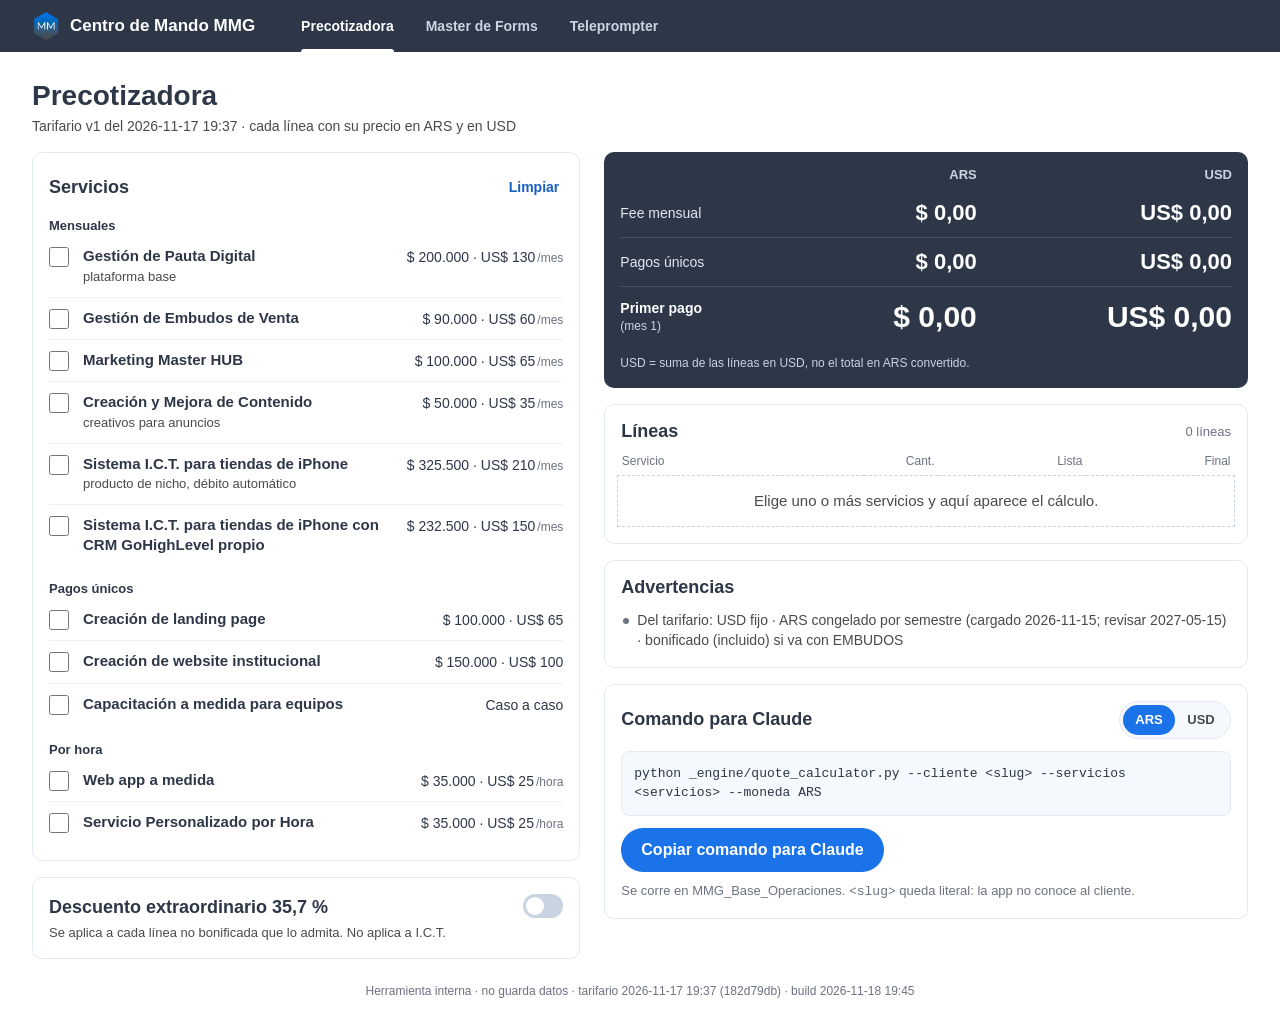
==== commit 923e2f1b: "Teleprompter: lectura pegada al margen superior - El texto arranca en el margen superior (8 %) y ter" ====
--- a/docs/index.html
+++ b/docs/index.html
@@ -126,7 +126,7 @@
     </div>
 
     <footer class="pie">
-      Herramienta interna · no guarda datos · tarifario 2026-11-17 19:37 (182d79db) · build 2026-11-18 19:40
+      Herramienta interna · no guarda datos · tarifario 2026-11-17 19:37 (182d79db) · build 2026-11-18 19:45
     </footer>
   </main>
 
--- a/docs/assets/css/app.css
+++ b/docs/assets/css/app.css
@@ -326,16 +326,15 @@
 .tp-nota { display: inline-block; margin: 0 0.15em; font-size: 0.55em; font-weight: 700; font-style: italic; color: var(--accent-hover); vertical-align: middle; }
 .tp-nota::before { content: "["; } .tp-nota::after { content: "]"; }
 .tp-guia {
-  position: absolute; left: 0; right: 0; top: var(--tp-guia, 33%); height: 0;
+  position: absolute; left: 0; right: 0; top: var(--tp-guia, 8%); height: 0;
   pointer-events: none; display: none;
 }
 .tp-con-guia .tp-guia { display: block; }
 .tp-guia::before, .tp-guia::after {
-  content: ""; position: absolute; top: -10px;
-  border-top: 10px solid transparent; border-bottom: 10px solid transparent;
-}
-.tp-guia::before { left: 0; border-left: 16px solid var(--accent); }
-.tp-guia::after { right: 0; border-right: 16px solid var(--accent); }
+  content: ""; position: absolute; top: -10px; width: 16px; height: 20px; background: var(--accent);
+}
+.tp-guia::before { left: 0; clip-path: polygon(0 0, 100% 50%, 0 100%); }
+.tp-guia::after { right: 0; clip-path: polygon(100% 0, 0 50%, 100% 100%); }
 .tp-progreso { position: absolute; top: 0; left: 0; right: 0; height: 3px; background: var(--rule); pointer-events: none; }
 .tp-progreso-barra { height: 100%; background: var(--accent); transform-origin: left center; transform: scaleX(0); }
 .tp-cuenta {
@@ -372,9 +371,7 @@
 .tp-escena.tp-quieto .tp-ventana { cursor: none; }
 .tp-espejo .tp-nota { direction: ltr; }
 @media (max-width: 767px) {
-  .tp-guia::before, .tp-guia::after { top: -7px; border-top-width: 7px; border-bottom-width: 7px; }
-  .tp-guia::before { border-left-width: 9px; }
-  .tp-guia::after { border-right-width: 9px; }
+  .tp-guia::before, .tp-guia::after { top: -7px; width: 9px; height: 14px; }
 }
 @media (max-width: 420px) {
   .tp-barra-vel, .tp-barra-tiempo { min-width: 52px; font-size: 13px; }
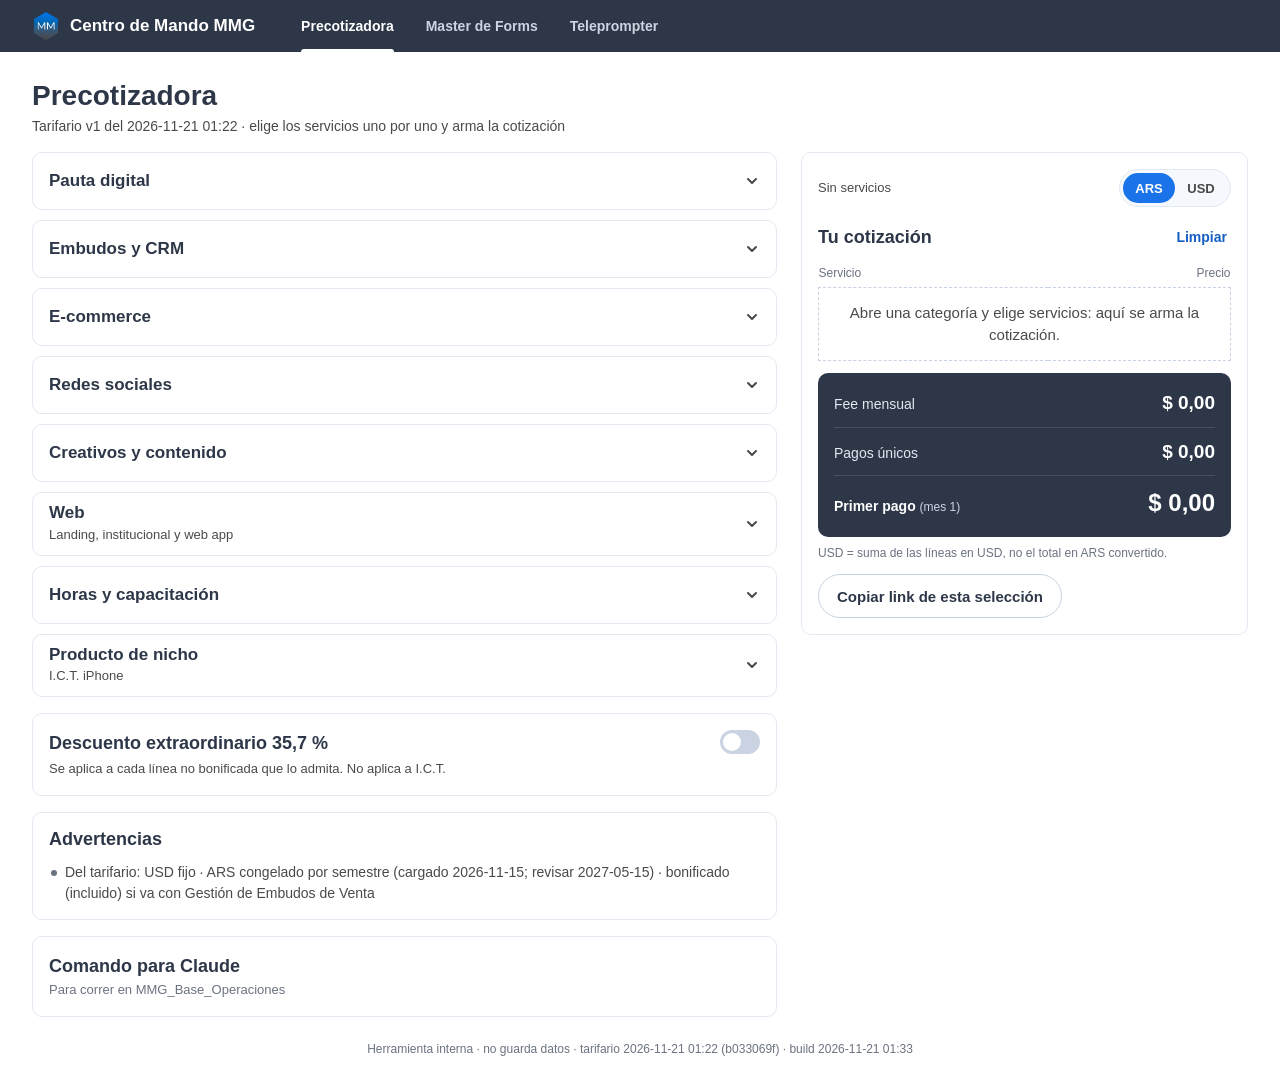
==== commit 9aa4b353: "Precotizadora: carta de menú con el tarifario del 21/11 - Tarifario regenerado por MMG: 36 servicios" ====
--- a/docs/index.html
+++ b/docs/index.html
@@ -22,7 +22,7 @@
   <link rel="stylesheet" href="https://fonts.googleapis.com/css2?family=Lato:wght@400;700;900&amp;family=Barlow+Semi+Condensed:wght@600;700&amp;display=swap">
   <link rel="stylesheet" href="assets/css/tokens.css">
   <link rel="stylesheet" href="assets/css/app.css">
-  <script type="application/json" id="datos-tarifario">{"_meta":{"generado":"2026-11-17T19:37:11","generador":"MMG_Base_Operaciones/_engine/export_precotizadora.py","fuente":"_boveda_mmg/02_TARIFARIO_Y_REGLAS_DE_COTIZACION.md §10 (+ §1 para ICT_IPHONE*)","regla":"Archivo de solo lectura para la app. No editar a mano: cambiar el tarifario y regenerar."},"constantes":{"tc_ars_por_usd":1550.0,"redondeo_usd_multiplo":5,"descuento_extraordinario_pct":35.7},"plataformas":["Meta Ads","Google Ads","TikTok Ads","LinkedIn Ads","X Ads"],"servicios":[{"codigo":"PAUTA","servicio":"Gestión de Pauta Digital · plataforma base","modalidad":"mensual","ars":200000.0,"usd":130.0,"caso_a_caso":false,"ars_derivado_de_usd":false,"estado":"CONFIRMADO","nota":"Sainato · tracking, reporting y setup incluidos","admite_descuento_extraordinario":true},{"codigo":"PAUTA_EXTRA","servicio":"Gestión de Pauta Digital · plataforma adicional","modalidad":"mensual","ars":100000.0,"usd":65.0,"caso_a_caso":false,"ars_derivado_de_usd":false,"estado":"CONFIRMADO","nota":"+50 % de la base · cantidad = plataformas − 1 (--plataformas)","admite_descuento_extraordinario":true},{"codigo":"EMBUDOS","servicio":"Gestión de Embudos de Venta","modalidad":"mensual","ars":90000.0,"usd":60.0,"caso_a_caso":false,"ars_derivado_de_usd":false,"estado":"CONFIRMADO","nota":"Sainato · siempre con HUB incluido","admite_descuento_extraordinario":true},{"codigo":"HUB","servicio":"Marketing Master HUB","modalidad":"mensual","ars":100000.0,"usd":65.0,"caso_a_caso":false,"ars_derivado_de_usd":false,"estado":"CONFIRMADO","nota":"USD fijo · ARS congelado por semestre (cargado 2026-11-15; revisar 2027-05-15) · bonificado (incluido) si va con EMBUDOS","admite_descuento_extraordinario":true},{"codigo":"CREATIVOS","servicio":"Creación y Mejora de Contenido (creativos para anuncios)","modalidad":"mensual","ars":50000.0,"usd":35.0,"caso_a_caso":false,"ars_derivado_de_usd":false,"estado":"CONFIRMADO","nota":"Sainato","admite_descuento_extraordinario":true},{"codigo":"LANDING","servicio":"Creación de landing page","modalidad":"unico","ars":100000.0,"usd":65.0,"caso_a_caso":false,"ars_derivado_de_usd":false,"estado":"CONFIRMADO","nota":"Sainato · bonificada si van PAUTA + EMBUDOS","admite_descuento_extraordinario":true},{"codigo":"WEB_INST","servicio":"Creación de website institucional","modalidad":"unico","ars":150000.0,"usd":100.0,"caso_a_caso":false,"ars_derivado_de_usd":false,"estado":"CONFIRMADO","nota":"Sainato · bonificable con --bonificar WEB_INST","admite_descuento_extraordinario":true},{"codigo":"WEB_APP","servicio":"Web app a medida","modalidad":"hora","ars":35000.0,"usd":25.0,"caso_a_caso":false,"ars_derivado_de_usd":false,"estado":"CONFIRMADO","nota":"Horas estimadas × tarifa por hora (--horas-codigo WEB_APP=N)","admite_descuento_extraordinario":true},{"codigo":"HORA","servicio":"Servicio Personalizado por Hora","modalidad":"hora","ars":35000.0,"usd":25.0,"caso_a_caso":false,"ars_derivado_de_usd":false,"estado":"CONFIRMADO","nota":"Precio fijo en las dos monedas","admite_descuento_extraordinario":true},{"codigo":"CAPACITACION","servicio":"Capacitación a medida para equipos","modalidad":"unico","ars":null,"usd":null,"caso_a_caso":true,"ars_derivado_de_usd":false,"estado":"CONFIRMADO","nota":"Exige --precio","admite_descuento_extraordinario":true},{"codigo":"ICT_IPHONE","servicio":"Sistema I.C.T. para tiendas de iPhone (producto de nicho, débito automático)","modalidad":"mensual","ars":null,"usd":210.0,"caso_a_caso":false,"ars_derivado_de_usd":false,"ars_por_conversion":true,"estado":"CONFIRMADO","nota":"Valor percibido = lista (sin benchmark propio todavía). Libro Consultor Blue Hacker cap. 23 (oferta I.C.T.): precio máximo, sin descuentos; no aplica tramo de pauta ni bundle; pauta USD 1.000/mes aparte","admite_descuento_extraordinario":false},{"codigo":"ICT_IPHONE_CRM","servicio":"Sistema I.C.T. para tiendas de iPhone con CRM GoHighLevel propio","modalidad":"mensual","ars":null,"usd":150.0,"caso_a_caso":false,"ars_derivado_de_usd":false,"ars_por_conversion":true,"estado":"CONFIRMADO","nota":"Ídem; variante si la tienda ya tiene su CRM","admite_descuento_extraordinario":false}],"reglas":[{"id":"P1","texto":"Cada línea tiene su precio en ARS y en USD (ya calculados en este archivo; el USD sale de ARS ÷ 1.550 hacia arriba al múltiplo de 5). Los totales en USD son la suma de las líneas en USD, nunca el total en ARS convertido."},{"id":"ICT_ARS","texto":"ICT_IPHONE*: solo tienen precio en USD. En ARS se convierte USD × tc_ars_por_usd, sin redondeo."},{"id":"PLATAFORMAS","texto":"Con PAUTA, cada plataforma elegida después de la primera suma 1 unidad de PAUTA_EXTRA (cantidad = plataformas − 1). PAUTA_EXTRA no se elige suelto."},{"id":"HUB_EN_EMBUDOS","texto":"EMBUDOS agrega HUB automáticamente como línea bonificada ('Incluido en la Gestión de Embudos de Venta'): precio de lista visible y tachado, neto 0."},{"id":"LANDING_BONIF","texto":"Si están PAUTA + EMBUDOS + LANDING, LANDING va bonificada ('Bonificada al contratar Pauta + Embudos'): lista tachada, neto 0."},{"id":"BONIFICAR","texto":"WEB_INST tiene un interruptor 'Bonificar': lista tachada, neto 0."},{"id":"HORAS","texto":"WEB_APP y HORA se multiplican por la cantidad de horas."},{"id":"CASO_A_CASO","texto":"CAPACITACION se cotiza caso a caso: precio ingresado a mano, uno para ARS y otro para USD (cada uno se usa solo en su moneda)."},{"id":"P2","texto":"Descuento extraordinario: 35,7 % sobre cada línea no bonificada que lo admita (no ICT_*). Advertencia obligatoria: solo clientes por hora que pasan a mensual · una vez al año · 12 meses · requiere OK de Jared."},{"id":"TOTALES","texto":"fee_mensual = suma de netos 'mensual' · setup_y_unicos = suma de netos 'unico' y 'hora' · primer_pago_mes_1 = setup_y_unicos + fee_mensual. Cada neto de línea se redondea a 6 decimales; los totales se redondean al final a 2 decimales con medio centavo HACIA ARRIBA (228,265 → 228,27). En JS no usar toFixed ni Math.round(x*100) directo: usar Number(Math.round(Number(x + 'e2')) + 'e-2')."}],"advertencias_fijas":["USD fijo · ARS congelado por semestre (cargado 2026-11-15; revisar 2027-05-15) · bonificado (incluido) si va con EMBUDOS"]}</script>
+  <script type="application/json" id="datos-tarifario">{"_meta":{"generado":"2026-11-21T01:22:40","generador":"MMG_Base_Operaciones/_engine/export_precotizadora.py","fuente":"_boveda_mmg/02_TARIFARIO_Y_REGLAS_DE_COTIZACION.md §10 (+ §1 para ICT_IPHONE*)","regla":"Archivo de solo lectura para la app. No editar a mano: cambiar el tarifario y regenerar."},"constantes":{"tc_ars_por_usd":1550.0,"redondeo_usd_multiplo":5,"descuento_extraordinario_pct":35.7},"plataformas":["Meta Ads","Google Ads","TikTok Ads","LinkedIn Ads","X Ads","Pinterest Ads"],"redes_adicionales":["TikTok","LinkedIn","YouTube Shorts","Pinterest","X","Threads"],"servicios":[{"codigo":"PAUTA","servicio":"Gestión de Pauta Digital · plataforma base","modalidad":"mensual","ars":200000.0,"usd":130.0,"caso_a_caso":false,"ars_derivado_de_usd":false,"estado":"CONFIRMADO","nota":"Sainato · tracking, reporting y setup incluidos","admite_descuento_extraordinario":true},{"codigo":"PAUTA_EXTRA","servicio":"Gestión de Pauta Digital · plataforma adicional","modalidad":"mensual","ars":100000.0,"usd":65.0,"caso_a_caso":false,"ars_derivado_de_usd":false,"estado":"CONFIRMADO","nota":"+50 % de la base · cantidad = plataformas − 1 (--plataformas)","admite_descuento_extraordinario":true},{"codigo":"EMBUDOS","servicio":"Gestión de Embudos de Venta","modalidad":"mensual","ars":90000.0,"usd":60.0,"caso_a_caso":false,"ars_derivado_de_usd":false,"estado":"CONFIRMADO","nota":"Sainato · siempre con HUB incluido","admite_descuento_extraordinario":true},{"codigo":"HUB","servicio":"Marketing Master HUB","modalidad":"mensual","ars":100000.0,"usd":65.0,"caso_a_caso":false,"ars_derivado_de_usd":false,"estado":"CONFIRMADO","nota":"USD fijo · ARS congelado por semestre (cargado 2026-11-15; revisar 2027-05-15) · bonificado (incluido) si va con EMBUDOS","admite_descuento_extraordinario":true},{"codigo":"CREATIVOS","servicio":"Creación y Mejora de Contenido (creativos para anuncios)","modalidad":"mensual","ars":50000.0,"usd":35.0,"caso_a_caso":false,"ars_derivado_de_usd":false,"estado":"CONFIRMADO","nota":"Sainato · cantidad de anuncios a criterio de Jared · el cliente entrega banco de imágenes y videos a pedido","admite_descuento_extraordinario":true},{"codigo":"LANDING","servicio":"Creación de landing page","modalidad":"unico","ars":100000.0,"usd":65.0,"caso_a_caso":false,"ars_derivado_de_usd":false,"estado":"CONFIRMADO","nota":"Sainato · bonificada si van PAUTA + EMBUDOS","admite_descuento_extraordinario":true},{"codigo":"WEB_INST","servicio":"Creación de website institucional","modalidad":"unico","ars":150000.0,"usd":100.0,"caso_a_caso":false,"ars_derivado_de_usd":false,"estado":"CONFIRMADO","nota":"Sainato · bonificable con --bonificar WEB_INST","admite_descuento_extraordinario":true},{"codigo":"WEB_APP","servicio":"Web app a medida","modalidad":"hora","ars":35000.0,"usd":25.0,"caso_a_caso":false,"ars_derivado_de_usd":false,"estado":"CONFIRMADO","nota":"Horas estimadas × tarifa por hora (--horas-codigo WEB_APP=N)","admite_descuento_extraordinario":true},{"codigo":"HORA","servicio":"Servicio Personalizado por Hora","modalidad":"hora","ars":35000.0,"usd":25.0,"caso_a_caso":false,"ars_derivado_de_usd":false,"estado":"CONFIRMADO","nota":"Precio fijo en las dos monedas","admite_descuento_extraordinario":true},{"codigo":"CAPACITACION","servicio":"Capacitación a medida para equipos","modalidad":"unico","ars":null,"usd":null,"caso_a_caso":true,"ars_derivado_de_usd":false,"estado":"CONFIRMADO","nota":"Exige --precio","admite_descuento_extraordinario":true},{"codigo":"ICT_IPHONE","servicio":"Sistema I.C.T. para tiendas de iPhone (producto de nicho, débito automático)","modalidad":"mensual","ars":null,"usd":210.0,"caso_a_caso":false,"ars_derivado_de_usd":false,"ars_por_conversion":true,"estado":"CONFIRMADO","nota":"Valor percibido = lista (sin benchmark propio todavía). Libro Consultor Blue Hacker cap. 23 (oferta I.C.T.): precio máximo, sin descuentos; no aplica tramo de pauta ni bundle; pauta USD 1.000/mes aparte","admite_descuento_extraordinario":false},{"codigo":"ICT_IPHONE_CRM","servicio":"Sistema I.C.T. para tiendas de iPhone con CRM GoHighLevel propio","modalidad":"mensual","ars":null,"usd":150.0,"caso_a_caso":false,"ars_derivado_de_usd":false,"ars_por_conversion":true,"estado":"CONFIRMADO","nota":"Ídem; variante si la tienda ya tiene su CRM","admite_descuento_extraordinario":false},{"codigo":"ECOMMERCE","servicio":"Gestión de E-commerce","modalidad":"mensual","ars":90000.0,"usd":60.0,"caso_a_caso":false,"ars_derivado_de_usd":false,"estado":"CONFIRMADO","nota":"Mismo precio que EMBUDOS · alcance a confirmar","admite_descuento_extraordinario":true},{"codigo":"EMAIL_EMBUDOS","servicio":"Gestión de Email Marketing (upsell de Embudos)","modalidad":"mensual","ars":45000.0,"usd":30.0,"caso_a_caso":false,"ars_derivado_de_usd":false,"estado":"CONFIRMADO","nota":"+50 % de EMBUDOS · solo junto con EMBUDOS (R-EMAIL)","admite_descuento_extraordinario":true},{"codigo":"EMAIL_ECOMMERCE","servicio":"Gestión de Email Marketing (upsell de E-commerce)","modalidad":"mensual","ars":45000.0,"usd":30.0,"caso_a_caso":false,"ars_derivado_de_usd":false,"estado":"CONFIRMADO","nota":"+50 % de ECOMMERCE · solo junto con ECOMMERCE (R-EMAIL)","admite_descuento_extraordinario":true},{"codigo":"REDES_ESENCIAL","servicio":"Gestión de Redes Sociales · Esencial (Instagram + Facebook, 8 estáticos + 4 reels)","modalidad":"mensual","ars":150000.0,"usd":100.0,"caso_a_caso":false,"ars_derivado_de_usd":false,"estado":"CONFIRMADO","nota":"12 piezas/mes en total, adaptadas a cada red · redes extra con --redes","admite_descuento_extraordinario":true},{"codigo":"REDES_CRECIMIENTO","servicio":"Gestión de Redes Sociales · Crecimiento (Instagram + Facebook, 16 estáticos + 8 reels)","modalidad":"mensual","ars":270000.0,"usd":175.0,"caso_a_caso":false,"ars_derivado_de_usd":false,"estado":"CONFIRMADO","nota":"24 piezas/mes · ídem","admite_descuento_extraordinario":true},{"codigo":"REDES_DOMINIO","servicio":"Gestión de Redes Sociales · Dominio (Instagram + Facebook, 24 estáticos + 12 reels)","modalidad":"mensual","ars":375000.0,"usd":245.0,"caso_a_caso":false,"ars_derivado_de_usd":false,"estado":"CONFIRMADO","nota":"36 piezas/mes · ídem","admite_descuento_extraordinario":true},{"codigo":"REDES_X_TIKTOK_E","servicio":"Red adicional TikTok · Esencial","modalidad":"mensual","ars":45000.0,"usd":30.0,"caso_a_caso":false,"ars_derivado_de_usd":false,"estado":"CONFIRMADO","nota":"Se agrega solo con --redes","admite_descuento_extraordinario":true},{"codigo":"REDES_X_TIKTOK_C","servicio":"Red adicional TikTok · Crecimiento","modalidad":"mensual","ars":75000.0,"usd":50.0,"caso_a_caso":false,"ars_derivado_de_usd":false,"estado":"CONFIRMADO","nota":"ídem","admite_descuento_extraordinario":true},{"codigo":"REDES_X_TIKTOK_D","servicio":"Red adicional TikTok · Dominio","modalidad":"mensual","ars":100000.0,"usd":65.0,"caso_a_caso":false,"ars_derivado_de_usd":false,"estado":"CONFIRMADO","nota":"ídem","admite_descuento_extraordinario":true},{"codigo":"REDES_X_LINKEDIN_E","servicio":"Red adicional LinkedIn · Esencial","modalidad":"mensual","ars":45000.0,"usd":30.0,"caso_a_caso":false,"ars_derivado_de_usd":false,"estado":"CONFIRMADO","nota":"ídem","admite_descuento_extraordinario":true},{"codigo":"REDES_X_LINKEDIN_C","servicio":"Red adicional LinkedIn · Crecimiento","modalidad":"mensual","ars":75000.0,"usd":50.0,"caso_a_caso":false,"ars_derivado_de_usd":false,"estado":"CONFIRMADO","nota":"ídem","admite_descuento_extraordinario":true},{"codigo":"REDES_X_LINKEDIN_D","servicio":"Red adicional LinkedIn · Dominio","modalidad":"mensual","ars":100000.0,"usd":65.0,"caso_a_caso":false,"ars_derivado_de_usd":false,"estado":"CONFIRMADO","nota":"ídem","admite_descuento_extraordinario":true},{"codigo":"REDES_X_YOUTUBE_E","servicio":"Red adicional YouTube Shorts · Esencial","modalidad":"mensual","ars":30000.0,"usd":20.0,"caso_a_caso":false,"ars_derivado_de_usd":false,"estado":"CONFIRMADO","nota":"ídem","admite_descuento_extraordinario":true},{"codigo":"REDES_X_YOUTUBE_C","servicio":"Red adicional YouTube Shorts · Crecimiento","modalidad":"mensual","ars":50000.0,"usd":35.0,"caso_a_caso":false,"ars_derivado_de_usd":false,"estado":"CONFIRMADO","nota":"ídem","admite_descuento_extraordinario":true},{"codigo":"REDES_X_YOUTUBE_D","servicio":"Red adicional YouTube Shorts · Dominio","modalidad":"mensual","ars":65000.0,"usd":45.0,"caso_a_caso":false,"ars_derivado_de_usd":false,"estado":"CONFIRMADO","nota":"ídem","admite_descuento_extraordinario":true},{"codigo":"REDES_X_PINTEREST_E","servicio":"Red adicional Pinterest · Esencial","modalidad":"mensual","ars":25000.0,"usd":20.0,"caso_a_caso":false,"ars_derivado_de_usd":false,"estado":"CONFIRMADO","nota":"ídem","admite_descuento_extraordinario":true},{"codigo":"REDES_X_PINTEREST_C","servicio":"Red adicional Pinterest · Crecimiento","modalidad":"mensual","ars":40000.0,"usd":30.0,"caso_a_caso":false,"ars_derivado_de_usd":false,"estado":"CONFIRMADO","nota":"ídem","admite_descuento_extraordinario":true},{"codigo":"REDES_X_PINTEREST_D","servicio":"Red adicional Pinterest · Dominio","modalidad":"mensual","ars":55000.0,"usd":40.0,"caso_a_caso":false,"ars_derivado_de_usd":false,"estado":"CONFIRMADO","nota":"ídem","admite_descuento_extraordinario":true},{"codigo":"REDES_X_X_E","servicio":"Red adicional X · Esencial","modalidad":"mensual","ars":25000.0,"usd":20.0,"caso_a_caso":false,"ars_derivado_de_usd":false,"estado":"CONFIRMADO","nota":"ídem","admite_descuento_extraordinario":true},{"codigo":"REDES_X_X_C","servicio":"Red adicional X · Crecimiento","modalidad":"mensual","ars":40000.0,"usd":30.0,"caso_a_caso":false,"ars_derivado_de_usd":false,"estado":"CONFIRMADO","nota":"ídem","admite_descuento_extraordinario":true},{"codigo":"REDES_X_X_D","servicio":"Red adicional X · Dominio","modalidad":"mensual","ars":55000.0,"usd":40.0,"caso_a_caso":false,"ars_derivado_de_usd":false,"estado":"CONFIRMADO","nota":"ídem","admite_descuento_extraordinario":true},{"codigo":"REDES_X_THREADS_E","servicio":"Red adicional Threads · Esencial","modalidad":"mensual","ars":25000.0,"usd":20.0,"caso_a_caso":false,"ars_derivado_de_usd":false,"estado":"CONFIRMADO","nota":"ídem","admite_descuento_extraordinario":true},{"codigo":"REDES_X_THREADS_C","servicio":"Red adicional Threads · Crecimiento","modalidad":"mensual","ars":40000.0,"usd":30.0,"caso_a_caso":false,"ars_derivado_de_usd":false,"estado":"CONFIRMADO","nota":"ídem","admite_descuento_extraordinario":true},{"codigo":"REDES_X_THREADS_D","servicio":"Red adicional Threads · Dominio","modalidad":"mensual","ars":55000.0,"usd":40.0,"caso_a_caso":false,"ars_derivado_de_usd":false,"estado":"CONFIRMADO","nota":"ídem","admite_descuento_extraordinario":true}],"reglas":[{"id":"P1","texto":"Cada línea tiene su precio en ARS y en USD (ya calculados en este archivo; el USD sale de ARS ÷ 1.550 hacia arriba al múltiplo de 5). Los totales en USD son la suma de las líneas en USD, nunca el total en ARS convertido."},{"id":"ICT_ARS","texto":"ICT_IPHONE*: solo tienen precio en USD. En ARS se convierte USD × tc_ars_por_usd, sin redondeo."},{"id":"PLATAFORMAS","texto":"Con PAUTA, cada plataforma elegida después de la primera suma 1 unidad de PAUTA_EXTRA (cantidad = plataformas − 1). PAUTA_EXTRA no se elige suelto."},{"id":"HUB_EN_EMBUDOS","texto":"EMBUDOS agrega HUB automáticamente como línea bonificada ('Incluido en la Gestión de Embudos de Venta'): precio de lista visible y tachado, neto 0."},{"id":"LANDING_BONIF","texto":"Si están PAUTA + EMBUDOS + LANDING, LANDING va bonificada ('Bonificada al contratar Pauta + Embudos'): lista tachada, neto 0."},{"id":"BONIFICAR","texto":"WEB_INST tiene un interruptor 'Bonificar': lista tachada, neto 0."},{"id":"R-EMAIL","texto":"EMAIL_EMBUDOS solo se elige si está EMBUDOS; EMAIL_ECOMMERCE solo si está ECOMMERCE (upsell de email marketing, 50 % del padre). Sin el padre, la opción queda deshabilitada."},{"id":"R-REDES","texto":"Un solo pack de redes por cotización (REDES_ESENCIAL, REDES_CRECIMIENTO o REDES_DOMINIO; Instagram + Facebook incluidas). Cada red adicional elegida suma la línea REDES_X_<RED>_<nivel> del MISMO nivel del pack (E, C o D); las REDES_X_* no se eligen sueltas."},{"id":"HORAS","texto":"WEB_APP y HORA se multiplican por la cantidad de horas."},{"id":"CASO_A_CASO","texto":"CAPACITACION se cotiza caso a caso: precio ingresado a mano, uno para ARS y otro para USD (cada uno se usa solo en su moneda)."},{"id":"P2","texto":"Descuento extraordinario: 35,7 % sobre cada línea no bonificada que lo admita (no ICT_*). Advertencia obligatoria: solo clientes por hora que pasan a mensual · una vez al año · 12 meses · requiere OK de Jared."},{"id":"TOTALES","texto":"fee_mensual = suma de netos 'mensual' · setup_y_unicos = suma de netos 'unico' y 'hora' · primer_pago_mes_1 = setup_y_unicos + fee_mensual. Cada neto de línea se redondea a 6 decimales; los totales se redondean al final a 2 decimales con medio centavo HACIA ARRIBA (228,265 → 228,27). En JS no usar toFixed ni Math.round(x*100) directo: usar Number(Math.round(Number(x + 'e2')) + 'e-2')."}],"advertencias_fijas":["USD fijo · ARS congelado por semestre (cargado 2026-11-15; revisar 2027-05-15) · bonificado (incluido) si va con EMBUDOS"]}</script>
   <script src="assets/js/comun.js" defer></script>
   <script src="assets/js/cotizador.js" defer></script>
   <script src="assets/js/precotizadora.js" defer></script>
@@ -43,19 +43,14 @@
   <main class="canvas" id="contenido">
     <div class="title-row">
       <h1>Precotizadora</h1>
-      <p class="sub" id="sub-tarifario">Tarifario v1 del 2026-11-17 19:37 · cada línea con su precio en ARS y en USD</p>
+      <p class="sub" id="sub-tarifario">Tarifario v1 del 2026-11-21 01:22 · elige los servicios uno por uno y arma la cotización</p>
     </div>
 
     <div class="layout">
-      <section class="col-config" aria-labelledby="h-servicios">
-        <div class="panel">
-          <div class="panel-head">
-            <h2 id="h-servicios">Servicios</h2>
-            <button type="button" class="btn-text" id="btn-limpiar">Limpiar</button>
-          </div>
-          <div id="servicios" class="servicios">
-            <p class="cargando">Cargando tarifario…</p>
-          </div>
+      <section class="col-config" aria-labelledby="h-carta">
+        <h2 id="h-carta" class="sr-only">Carta de servicios</h2>
+        <div id="carta" class="carta">
+          <p class="cargando">Cargando tarifario…</p>
         </div>
 
         <div class="panel">
@@ -68,71 +63,66 @@
           </div>
           <p class="aviso aviso-warning" id="descuento-aviso" hidden>Solo para clientes por hora que pasan a mensual · una vez al año · 12 meses · requiere OK de Jared</p>
         </div>
-      </section>
-
-      <section class="col-resultado" aria-labelledby="h-resultado">
-        <h2 id="h-resultado" class="sr-only">Resultado</h2>
-        <div class="totales" id="totales" aria-live="polite">
-          <table>
-            <caption class="sr-only">Totales en pesos y en dólares</caption>
-            <thead>
-              <tr><th scope="col"><span class="sr-only">Concepto</span></th><th scope="col" class="num">ARS</th><th scope="col" class="num">USD</th></tr>
-            </thead>
-            <tbody>
-              <tr><th scope="row">Fee mensual</th><td class="num" data-total="fee_mensual" data-moneda="ARS">—</td><td class="num" data-total="fee_mensual" data-moneda="USD">—</td></tr>
-              <tr><th scope="row">Pagos únicos</th><td class="num" data-total="setup_y_unicos" data-moneda="ARS">—</td><td class="num" data-total="setup_y_unicos" data-moneda="USD">—</td></tr>
-              <tr class="primer-pago"><th scope="row">Primer pago <span>(mes 1)</span></th><td class="num" data-total="primer_pago_mes_1" data-moneda="ARS">—</td><td class="num" data-total="primer_pago_mes_1" data-moneda="USD">—</td></tr>
-            </tbody>
-          </table>
-          <p class="totales-nota">USD = suma de las líneas en USD, no el total en ARS convertido.</p>
-        </div>
-
-        <div class="panel">
-          <div class="panel-head">
-            <h2>Líneas</h2>
-            <span class="meta" id="lineas-cuenta">0 líneas</span>
-          </div>
-          <div class="tabla-wrap">
-            <table class="lineas">
-              <thead>
-                <tr><th scope="col">Servicio</th><th scope="col" class="num">Cant.</th><th scope="col" class="num">Lista</th><th scope="col" class="num">Final</th></tr>
-              </thead>
-              <tbody id="lineas"></tbody>
-            </table>
-          </div>
-        </div>
 
         <div class="panel">
           <div class="panel-head"><h2>Advertencias</h2></div>
           <ul class="avisos" id="avisos"></ul>
         </div>
 
-        <div class="panel">
-          <div class="panel-head">
-            <h2>Comando para Claude</h2>
-            <div class="segmented" role="group" aria-label="Moneda del comando">
-              <button type="button" data-moneda-cmd="ARS" aria-pressed="true">ARS</button>
-              <button type="button" data-moneda-cmd="USD" aria-pressed="false">USD</button>
-            </div>
-          </div>
+        <details class="panel panel-plegable" id="panel-comando">
+          <summary><h2>Comando para Claude</h2><span class="meta">Para correr en MMG_Base_Operaciones</span></summary>
           <pre class="comando"><code id="comando">python _engine/quote_calculator.py --cliente &lt;slug&gt; --servicios &lt;servicios&gt; --moneda ARS</code></pre>
           <div class="acciones">
             <button type="button" class="btn-primary" id="btn-copiar-comando">Copiar comando para Claude</button>
             <span class="estado-copia" id="estado-comando" role="status" aria-live="polite"></span>
           </div>
-          <p class="meta">Se corre en MMG_Base_Operaciones. <code>&lt;slug&gt;</code> queda literal: la app no conoce al cliente.</p>
+          <p class="meta"><code>&lt;slug&gt;</code> queda literal: la app no conoce al cliente. La moneda es la que elegiste en el resumen.</p>
+        </details>
+      </section>
+
+      <aside class="resumen" id="resumen" data-moneda="ARS" aria-labelledby="h-resumen">
+        <div class="resumen-barra">
+          <button type="button" class="resumen-toggle" id="resumen-toggle" aria-expanded="false" aria-controls="resumen-cuerpo">
+            <span class="rb-texto">
+              <span class="rb-cuenta" id="resumen-cuenta">Sin servicios</span>
+              <span class="rb-label">Primer pago</span>
+            </span>
+            <span class="rb-valor num" id="resumen-valor">—</span>
+            <svg class="rb-chevron" width="16" height="16" viewBox="0 0 16 16" aria-hidden="true"><path d="M3.5 10l4.5-4.5L12.5 10" fill="none" stroke="currentColor" stroke-width="2" stroke-linecap="round" stroke-linejoin="round"/></svg>
+          </button>
+          <div class="segmented segmented-noche" role="group" aria-label="Moneda">
+            <button type="button" data-moneda-vista="ARS" aria-pressed="true">ARS</button>
+            <button type="button" data-moneda-vista="USD" aria-pressed="false">USD</button>
+          </div>
         </div>
-      </section>
+        <div class="resumen-cuerpo" id="resumen-cuerpo">
+          <div class="resumen-head">
+            <h2 id="h-resumen">Tu cotización</h2>
+            <button type="button" class="btn-text" id="btn-limpiar">Limpiar</button>
+          </div>
+          <table class="lineas">
+            <caption class="sr-only">Líneas elegidas</caption>
+            <thead><tr><th scope="col">Servicio</th><th scope="col" class="num">Precio</th></tr></thead>
+            <tbody id="lineas"></tbody>
+          </table>
+          <dl class="totales" id="totales" aria-live="polite">
+            <div><dt>Fee mensual</dt><dd class="num"><span data-total="fee_mensual" data-moneda="ARS">—</span><span data-total="fee_mensual" data-moneda="USD">—</span></dd></div>
+            <div><dt>Pagos únicos</dt><dd class="num"><span data-total="setup_y_unicos" data-moneda="ARS">—</span><span data-total="setup_y_unicos" data-moneda="USD">—</span></dd></div>
+            <div class="primer-pago"><dt>Primer pago <span>(mes 1)</span></dt><dd class="num"><span data-total="primer_pago_mes_1" data-moneda="ARS">—</span><span data-total="primer_pago_mes_1" data-moneda="USD">—</span></dd></div>
+          </dl>
+          <p class="totales-nota">USD = suma de las líneas en USD, no el total en ARS convertido.</p>
+          <div class="acciones compartir">
+            <button type="button" class="btn-secundario" id="btn-compartir">Copiar link de esta selección</button>
+            <span class="estado-copia" id="estado-compartir" role="status" aria-live="polite"></span>
+          </div>
+        </div>
+      </aside>
     </div>
 
     <footer class="pie">
-      Herramienta interna · no guarda datos · tarifario 2026-11-17 19:37 (182d79db) · build 2026-11-18 19:45
+      Herramienta interna · no guarda datos · tarifario 2026-11-21 01:22 (b033069f) · build 2026-11-21 01:33
     </footer>
   </main>
-
-  <a class="resumen-movil" href="#totales" id="resumen-movil">
-    <span class="resumen-label">Primer pago</span>
-    <span class="resumen-valores num"><span data-resumen="ARS">$&nbsp;0,00</span><span data-resumen="USD">US$&nbsp;0,00</span></span>
-  </a>
+  <div class="resumen-velo" id="resumen-velo" hidden></div>
 </body>
 </html>
--- a/docs/assets/css/app.css
+++ b/docs/assets/css/app.css
@@ -12,7 +12,7 @@
   --accent-tint: #E8F0FD;
   --radius-card: 10px; --radius-control: 8px;
   --gap: 16px; --pad: 16px;
-  --topbar-h: 52px; --tabbar-h: 58px; --resumen-h: 52px;
+  --topbar-h: 52px; --tabbar-h: 58px; --resumen-h: 64px;
   --ease-out: cubic-bezier(0.23, 1, 0.32, 1);
   --safe-b: env(safe-area-inset-bottom, 0px);
 }
@@ -208,41 +208,6 @@
 .svc-precio .unidad { color: var(--faint); font-size: 12px; margin-left: 2px; }
 .svc-extra { display: grid; gap: 8px; padding: 0 0 14px 34px; }
 
-/* ---------- Resultado ---------- */
-.totales {
-  background: var(--night); color: var(--on-night);
-  border-radius: var(--radius-card); padding: 16px;
-  scroll-margin-top: calc(var(--topbar-h) + 12px);
-}
-.totales table { width: 100%; border-collapse: collapse; }
-.totales thead th { font: 700 13px/1 var(--font-text); color: #CBD5E1; padding: 0 0 8px; }
-.totales th[scope="row"] { text-align: left; font-weight: 400; font-size: 14px; color: #E2E8F0; padding: 8px 12px 8px 0; white-space: nowrap; }
-.totales td { font-family: var(--font-display); font-size: 19px; font-weight: 600; padding: 8px 0 8px 12px; white-space: nowrap; }
-.totales tbody tr + tr th, .totales tbody tr + tr td { border-top: 1px solid rgb(255 255 255 / 0.12); }
-.totales .primer-pago th { font-weight: 700; color: #fff; }
-.totales .primer-pago th span { display: block; font-weight: 400; font-size: 12px; color: #CBD5E1; }
-.totales .primer-pago td { font-size: 24px; font-weight: 700; color: #fff; }
-.totales-nota { margin: 8px 0 0; font-size: 12px; color: #CBD5E1; }
-
-.tabla-wrap { margin: 0 -4px; }
-.lineas { width: 100%; border-collapse: collapse; table-layout: fixed; }
-.lineas col { width: auto; }
-.lineas thead th { font: 400 12px/1 var(--font-text); color: var(--faint); text-align: left; padding: 0 4px 8px; }
-.lineas thead th.num { text-align: right; }
-.lineas thead th:nth-child(1) { width: 40%; }
-.lineas thead th:nth-child(2) { width: 12%; }
-.lineas tbody th, .lineas tbody td { padding: 10px 4px; border-top: 1px solid var(--rule); vertical-align: top; text-align: left; font-weight: 400; }
-.lineas tbody td.num { text-align: right; }
-.linea-nombre { display: block; font-weight: 700; line-height: 1.3; overflow-wrap: anywhere; }
-.linea-detalle { display: block; color: var(--muted); font-size: 12px; margin-top: 2px; }
-.marcas { display: flex; flex-wrap: wrap; gap: 4px; margin-top: 6px; }
-.dinero { display: block; font-size: 13px; white-space: nowrap; }
-.dinero.usd { color: var(--muted); margin-top: 2px; }
-.final .dinero.ars { font-weight: 700; }
-.tachado { text-decoration: line-through; text-decoration-thickness: 1px; color: var(--faint); }
-.dinero.usd.tachado { color: var(--faint); }
-.lineas tr.vacio td { padding: 14px 4px; color: var(--muted); border: 1px dashed var(--control); border-radius: var(--radius-control); text-align: center; }
-
 .avisos { margin: 0; padding: 0; list-style: none; display: grid; gap: 8px; }
 .avisos li { position: relative; padding-left: 16px; font-size: 14px; color: var(--muted); }
 .avisos li::before { content: ""; position: absolute; left: 2px; top: 8px; width: 6px; height: 6px; border-radius: 50%; background: var(--faint); }
@@ -256,17 +221,183 @@
   white-space: pre-wrap; word-break: break-word;
 }
 
-/* Resumen fijo (solo móvil, solo Precotizadora) */
-.resumen-movil {
-  position: fixed; left: 0; right: 0; z-index: 25;
-  bottom: calc(var(--tabbar-h) + var(--safe-b));
-  display: flex; align-items: center; justify-content: space-between; gap: 12px;
-  height: var(--resumen-h); padding: 0 16px;
-  background: var(--night); color: #fff; text-decoration: none;
-}
-.resumen-label { font-size: 13px; color: #E2E8F0; }
-.resumen-valores { display: flex; gap: 14px; font-family: var(--font-display); font-size: 18px; font-weight: 700; white-space: nowrap; }
-body:has(.resumen-movil) { padding-bottom: calc(var(--tabbar-h) + var(--resumen-h) + var(--safe-b)); }
+/* ---------- Carta de servicios (categorías plegables) ---------- */
+.carta { display: grid; gap: 10px; }
+.cat { background: var(--surface); border: 1px solid var(--border); border-radius: var(--radius-card); min-width: 0; }
+.cat > summary {
+  list-style: none; display: flex; align-items: center; gap: 12px;
+  min-height: 56px; padding: 10px 16px; cursor: pointer;
+  user-select: none; -webkit-user-select: none; border-radius: var(--radius-card);
+}
+.cat > summary::-webkit-details-marker { display: none; }
+.cat > summary:active { background: var(--raised); }
+.cat-textos { display: grid; gap: 2px; flex: 1; min-width: 0; }
+.cat-titulo { font-family: var(--font-display); font-size: 17px; font-weight: 700; line-height: 1.2; }
+.cat-sub { font-size: 13px; color: var(--muted); }
+.cat-badge:empty { display: none; }
+.cat-badge {
+  display: inline-flex; align-items: center; justify-content: center; min-width: 24px; height: 24px; padding: 0 7px;
+  border-radius: 999px; background: var(--accent); color: var(--on-accent); font: 700 13px/1 var(--font-text);
+}
+.cat-chevron { flex: none; color: var(--muted); transition: transform 200ms var(--ease-out); }
+.cat[open] > summary .cat-chevron { transform: rotate(180deg); }
+.cat[open] > summary { border-bottom: 1px solid var(--rule); border-radius: var(--radius-card) var(--radius-card) 0 0; }
+.cat-cuerpo { padding: 0 16px 4px; }
+.cat-cuerpo .svc:first-child { border-top: 0; }
+
+.ayuda-fuerte { color: var(--text); font-weight: 700; margin: 0; }
+.sub-fila, .desglose li {
+  display: flex; align-items: center; justify-content: space-between; gap: 8px 12px; flex-wrap: wrap;
+  padding: 10px 12px; border-radius: var(--radius-control); background: var(--raised); border: 1px solid var(--border);
+}
+.sub-nombre { display: grid; gap: 2px; font-weight: 700; font-size: 14px; min-width: 0; }
+.sub-motivo { font-weight: 400; font-size: 12px; color: var(--muted); }
+.sub-precio { display: inline-flex; align-items: center; gap: 8px; font-size: 14px; white-space: nowrap; }
+.sub-switch .switch-inline { flex: 1; min-width: 0; }
+.desglose { list-style: none; margin: 0; padding: 0; display: grid; gap: 6px; }
+.desglose:empty { display: none; }
+.desglose li:first-child { border-color: var(--accent); background: var(--accent-tint); }
+.chip-precio { margin-left: 8px; font-weight: 400; font-size: 12px; }
+.chip-precio:empty { display: none; }
+
+.niveles { display: grid; grid-template-columns: repeat(3, minmax(0, 1fr)); gap: 8px; }
+.nivel { position: relative; min-width: 0; }
+.nivel input { position: absolute; opacity: 0; width: 1px; height: 1px; }
+.nivel label {
+  display: grid; gap: 2px; height: 100%; padding: 10px; cursor: pointer;
+  border: 1px solid var(--control); border-radius: var(--radius-control); background: var(--surface);
+  transition: border-color 140ms var(--ease-out), background-color 140ms var(--ease-out), transform 120ms var(--ease-out);
+}
+.nivel label:active { transform: scale(0.98); }
+.nivel input:checked + label { border: 2px solid var(--accent); padding: 9px; background: var(--accent-tint); }
+.nivel input:focus-visible + label { outline: 2px solid var(--accent); outline-offset: 2px; }
+.nivel-nombre { font-weight: 700; font-size: 15px; }
+.nivel-piezas { font-size: 12px; color: var(--muted); }
+.nivel-precio { font-size: 13px; text-align: left; margin-top: 2px; }
+
+.panel-plegable > summary { list-style: none; display: grid; gap: 2px; cursor: pointer; min-height: 44px; }
+.panel-plegable > summary::-webkit-details-marker { display: none; }
+.panel-plegable > summary h2 { font-size: 18px; }
+.panel-plegable > summary .meta { margin: 0; }
+.panel-plegable[open] > summary { margin-bottom: 12px; }
+
+.btn-secundario {
+  display: inline-flex; align-items: center; justify-content: center; min-height: 44px; padding: 0 18px;
+  border: 1px solid var(--control); border-radius: 999px; background: var(--surface); color: var(--text);
+  font: 700 15px/1 var(--font-text); cursor: pointer; user-select: none; -webkit-user-select: none;
+  transition: transform 120ms var(--ease-out), border-color 140ms var(--ease-out);
+}
+.btn-secundario:active { transform: scale(0.97); }
+
+/* ---------- Resumen: hoja inferior en el celular, columna fija en escritorio ---------- */
+.resumen { min-width: 0; }
+.resumen-barra { display: flex; align-items: center; gap: 10px; }
+.resumen-toggle {
+  flex: 1; min-width: 0; display: flex; align-items: center; gap: 10px;
+  min-height: 48px; padding: 0; border: 0; background: none; color: #fff; text-align: left; cursor: pointer;
+  font: inherit; user-select: none; -webkit-user-select: none;
+}
+.rb-texto { display: grid; gap: 1px; min-width: 0; }
+.rb-cuenta { font-size: 12px; color: #CBD5E1; white-space: nowrap; }
+.rb-label { font-size: 13px; color: #E2E8F0; }
+.rb-valor { margin-left: auto; font-family: var(--font-display); font-size: 19px; font-weight: 700; white-space: nowrap; }
+.rb-chevron { flex: none; transition: transform 220ms var(--ease-out); }
+.resumen.abierto .rb-chevron { transform: rotate(180deg); }
+.segmented-noche { background: rgb(255 255 255 / 0.1); border-color: rgb(255 255 255 / 0.18); flex: none; }
+.segmented-noche button { color: #E2E8F0; }
+.resumen-cuerpo { display: grid; gap: 12px; }
+.resumen-head { display: flex; align-items: center; justify-content: space-between; gap: 12px; }
+.resumen-head h2 { font-size: 18px; }
+
+.resumen[data-moneda="ARS"] [data-moneda="USD"],
+.resumen[data-moneda="USD"] [data-moneda="ARS"] { display: none; }
+
+.lineas { width: 100%; border-collapse: collapse; }
+.lineas thead th { font: 400 12px/1 var(--font-text); color: var(--faint); text-align: left; padding: 0 0 8px; }
+.lineas thead th.num { text-align: right; }
+.lineas tbody th, .lineas tbody td { padding: 10px 0; border-top: 1px solid var(--rule); vertical-align: top; text-align: left; font-weight: 400; }
+.lineas tbody td.num { text-align: right; padding-left: 12px; white-space: nowrap; }
+.linea-nombre { display: block; font-weight: 700; line-height: 1.3; overflow-wrap: anywhere; }
+.linea-detalle { display: block; color: var(--muted); font-size: 12px; margin-top: 2px; overflow-wrap: anywhere; }
+.marcas { display: flex; flex-wrap: wrap; gap: 4px; margin-top: 6px; }
+.lineas td [data-moneda] { display: grid; justify-items: end; gap: 1px; }
+.dinero { display: block; font-size: 14px; white-space: nowrap; }
+.dinero.final { font-weight: 700; }
+.lineas .unidad { font-size: 11px; color: var(--faint); }
+.tachado { text-decoration: line-through; text-decoration-thickness: 1px; color: var(--faint); }
+.dinero.tachado { font-size: 12px; }
+.lineas tr.vacio td { padding: 14px 8px; color: var(--muted); border: 1px dashed var(--control); text-align: center; white-space: normal; }
+
+.totales {
+  margin: 0; display: grid;
+  background: var(--night); color: var(--on-night); border-radius: var(--radius-card); padding: 6px 16px;
+}
+.totales > div { display: flex; align-items: baseline; justify-content: space-between; gap: 12px; padding: 10px 0; }
+.totales > div + div { border-top: 1px solid rgb(255 255 255 / 0.12); }
+.totales dt { font-size: 14px; color: #E2E8F0; }
+.totales dd { margin: 0; font-family: var(--font-display); font-size: 19px; font-weight: 600; white-space: nowrap; }
+.totales .primer-pago dt { font-weight: 700; color: #fff; }
+.totales .primer-pago dt span { font-weight: 400; font-size: 12px; color: #CBD5E1; }
+.totales .primer-pago dd { font-size: 24px; font-weight: 700; color: #fff; }
+.totales-nota { margin: -4px 0 0; font-size: 12px; color: var(--faint); }
+.compartir { margin-top: 0; }
+
+@media (max-width: 1023px) {
+  body.wd:has(.resumen) { padding-bottom: calc(var(--tabbar-h) + var(--resumen-h) + var(--safe-b)); }
+  .resumen {
+    position: fixed; left: 0; right: 0; z-index: 26;
+    bottom: calc(var(--tabbar-h) + var(--safe-b));
+    background: var(--surface);
+    border-radius: 16px 16px 0 0;
+    box-shadow: 0 -8px 28px rgb(45 55 72 / 0.18);
+  }
+  .resumen-barra {
+    height: var(--resumen-h); padding: 0 12px 0 16px;
+    background: var(--night); border-radius: 16px 16px 0 0;
+  }
+  .resumen-cuerpo {
+    display: none;
+    max-height: calc(100vh - var(--topbar-h) - var(--tabbar-h) - var(--resumen-h) - 24px);
+    max-height: calc(100dvh - var(--topbar-h) - var(--tabbar-h) - var(--resumen-h) - var(--safe-b) - 24px);
+    overflow-y: auto; overscroll-behavior: contain;
+    padding: 14px 16px 16px;
+  }
+  .resumen.abierto .resumen-cuerpo { display: grid; animation: hoja-entra 220ms var(--ease-out); }
+  .resumen-velo {
+    position: fixed; inset: 0; z-index: 24; background: rgb(23 31 45 / 0.45);
+    animation: velo-entra 200ms var(--ease-out);
+  }
+}
+@keyframes hoja-entra { from { opacity: 0; transform: translateY(12px); } to { opacity: 1; transform: none; } }
+@keyframes velo-entra { from { opacity: 0; } to { opacity: 1; } }
+@media (max-width: 420px) {
+  .niveles { grid-template-columns: 1fr; }
+  .nivel label { grid-template-columns: minmax(0, 1fr) auto; align-items: center; column-gap: 8px; }
+  .nivel-nombre, .nivel-piezas { grid-column: 1; }
+  .nivel-precio { grid-column: 2; grid-row: 1 / span 2; margin: 0; }
+}
+@media (min-width: 1024px) {
+  .resumen {
+    position: sticky; top: calc(var(--topbar-h) + 16px);
+    max-height: calc(100vh - var(--topbar-h) - 32px); overflow-y: auto;
+    background: var(--surface); border: 1px solid var(--border); border-radius: var(--radius-card); padding: 16px;
+    display: grid; gap: 12px;
+  }
+  .resumen-toggle { pointer-events: none; color: var(--text); min-height: 32px; }
+  .resumen-toggle .rb-chevron, .resumen-toggle .rb-valor, .rb-label { display: none; }
+  .rb-cuenta { color: var(--muted); font-size: 13px; }
+  .segmented-noche { background: var(--raised); border-color: var(--border); }
+  .segmented-noche button { color: var(--muted); }
+  .resumen-velo { display: none; }
+}
+@media (hover: hover) {
+  .cat > summary:hover .cat-titulo { color: var(--accent-hover); }
+  .btn-secundario:hover { border-color: var(--accent); }
+  .nivel label:hover { border-color: var(--accent); }
+}
+@media (prefers-reduced-motion: reduce) {
+  .resumen.abierto .resumen-cuerpo, .resumen-velo { animation: none; }
+}
 
 /* ---------- Master de Forms ---------- */
 .forms-grid { display: grid; gap: var(--gap); align-items: start; }
@@ -382,37 +513,13 @@
   .tp-btn-main:hover { background: var(--accent-hover); }
 }
 
-/* ---------- Teléfono: totales en dos renglones (concepto arriba, ARS | USD debajo) ---------- */
-@media (max-width: 767px) {
-  .totales thead { position: absolute; width: 1px; height: 1px; overflow: hidden; clip: rect(0 0 0 0); }
-  .totales tbody tr { display: grid; grid-template-columns: minmax(0, 1fr) minmax(0, 1fr); column-gap: 12px; padding: 10px 0; }
-  .totales tbody tr + tr { border-top: 1px solid rgb(255 255 255 / 0.12); }
-  .totales tbody tr + tr th, .totales tbody tr + tr td { border-top: 0; }
-  .totales th[scope="row"] { grid-column: 1 / -1; padding: 0 0 2px; }
-  .totales td { padding: 0; font-size: 18px; text-align: left; }
-  .totales td + td { text-align: right; }
-  .totales .primer-pago th span { display: inline; margin-left: 4px; }
-  .totales .primer-pago td { font-size: 22px; }
-  /* Líneas: la cantidad pasa debajo del nombre; quedan Servicio | Lista | Final. */
-  .lineas thead th:nth-child(1) { width: 38%; }
-  .lineas thead th:nth-child(2), .lineas tbody td:nth-child(2) { display: none; }
-  .lineas tbody td.num { padding-left: 8px; }
-  .dinero { font-size: 12.5px; }
-  /* Servicios: el precio va debajo del nombre para que el nombre use todo el ancho. */
-  .svc-row { grid-template-columns: 24px minmax(0, 1fr); row-gap: 2px; }
-  .svc-precio { grid-column: 2; padding-top: 0; color: var(--muted); }
-}
-@media (min-width: 768px) { .cant-movil { display: none; } }
-
 /* ---------- Tablet / escritorio ---------- */
 @media (min-width: 768px) {
   .canvas { padding: 28px 32px 32px; }
   .forms-grid { grid-template-columns: repeat(2, minmax(0, 1fr)); }
-  .totales td { font-size: 22px; }
-  .totales .primer-pago td { font-size: 30px; }
 }
 @media (min-width: 1024px) {
-  body.wd, body:has(.resumen-movil) { padding-bottom: 0; }
+  body.wd { padding-bottom: 0; }
   .topbar { padding: 0 32px; gap: 32px; }
   .tabs {
     position: static; display: flex; gap: 4px; height: var(--topbar-h); padding: 0;
@@ -421,8 +528,7 @@
   .tab { padding: 0 14px; color: #CBD5E1; font-size: 14px; }
   .tab[aria-current="page"] { color: #fff; }
   .tab[aria-current="page"]::before { top: auto; bottom: 0; left: 14px; right: 14px; border-radius: 3px 3px 0 0; background: #fff; }
-  .resumen-movil { display: none; }
-  .layout { grid-template-columns: minmax(0, 0.92fr) minmax(0, 1.08fr); gap: 24px; align-items: start; }
+  .layout { grid-template-columns: minmax(0, 1.25fr) minmax(0, 0.75fr); gap: 24px; align-items: start; }
   .title-row h1 { font-size: 28px; }
 }
 @media (hover: hover) {
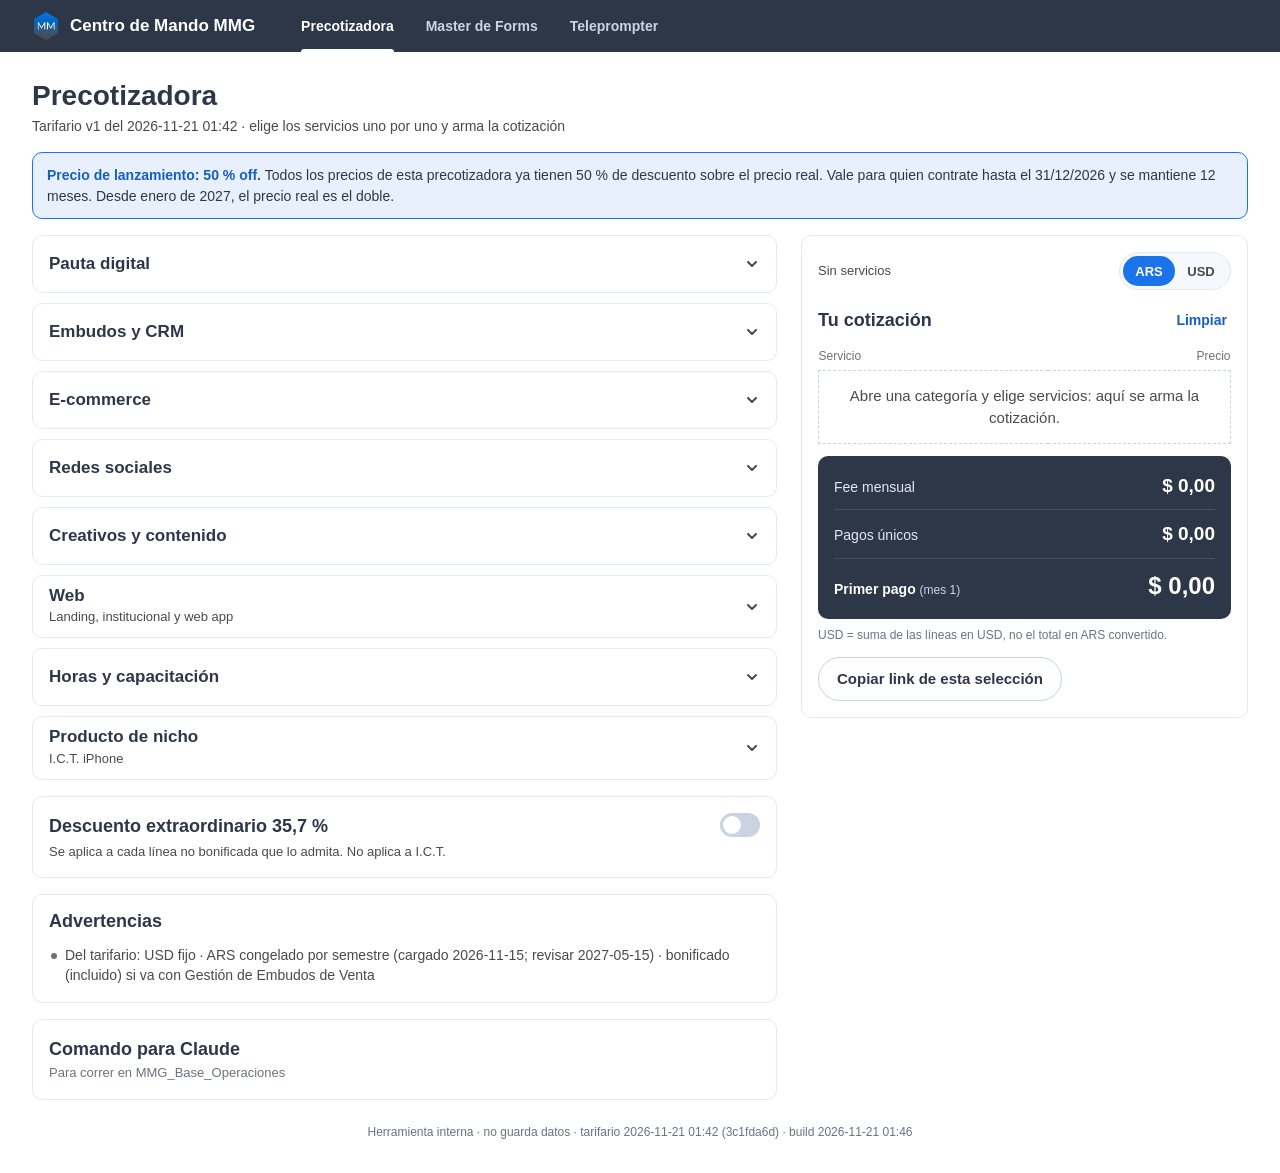
==== commit a12e1996: "Precotizadora: precio de lanzamiento 50 % off (regla P4) - Tarifario del 21/11 01:42 con la regla P4" ====
--- a/docs/index.html
+++ b/docs/index.html
@@ -22,7 +22,7 @@
   <link rel="stylesheet" href="https://fonts.googleapis.com/css2?family=Lato:wght@400;700;900&amp;family=Barlow+Semi+Condensed:wght@600;700&amp;display=swap">
   <link rel="stylesheet" href="assets/css/tokens.css">
   <link rel="stylesheet" href="assets/css/app.css">
-  <script type="application/json" id="datos-tarifario">{"_meta":{"generado":"2026-11-21T01:22:40","generador":"MMG_Base_Operaciones/_engine/export_precotizadora.py","fuente":"_boveda_mmg/02_TARIFARIO_Y_REGLAS_DE_COTIZACION.md §10 (+ §1 para ICT_IPHONE*)","regla":"Archivo de solo lectura para la app. No editar a mano: cambiar el tarifario y regenerar."},"constantes":{"tc_ars_por_usd":1550.0,"redondeo_usd_multiplo":5,"descuento_extraordinario_pct":35.7},"plataformas":["Meta Ads","Google Ads","TikTok Ads","LinkedIn Ads","X Ads","Pinterest Ads"],"redes_adicionales":["TikTok","LinkedIn","YouTube Shorts","Pinterest","X","Threads"],"servicios":[{"codigo":"PAUTA","servicio":"Gestión de Pauta Digital · plataforma base","modalidad":"mensual","ars":200000.0,"usd":130.0,"caso_a_caso":false,"ars_derivado_de_usd":false,"estado":"CONFIRMADO","nota":"Sainato · tracking, reporting y setup incluidos","admite_descuento_extraordinario":true},{"codigo":"PAUTA_EXTRA","servicio":"Gestión de Pauta Digital · plataforma adicional","modalidad":"mensual","ars":100000.0,"usd":65.0,"caso_a_caso":false,"ars_derivado_de_usd":false,"estado":"CONFIRMADO","nota":"+50 % de la base · cantidad = plataformas − 1 (--plataformas)","admite_descuento_extraordinario":true},{"codigo":"EMBUDOS","servicio":"Gestión de Embudos de Venta","modalidad":"mensual","ars":90000.0,"usd":60.0,"caso_a_caso":false,"ars_derivado_de_usd":false,"estado":"CONFIRMADO","nota":"Sainato · siempre con HUB incluido","admite_descuento_extraordinario":true},{"codigo":"HUB","servicio":"Marketing Master HUB","modalidad":"mensual","ars":100000.0,"usd":65.0,"caso_a_caso":false,"ars_derivado_de_usd":false,"estado":"CONFIRMADO","nota":"USD fijo · ARS congelado por semestre (cargado 2026-11-15; revisar 2027-05-15) · bonificado (incluido) si va con EMBUDOS","admite_descuento_extraordinario":true},{"codigo":"CREATIVOS","servicio":"Creación y Mejora de Contenido (creativos para anuncios)","modalidad":"mensual","ars":50000.0,"usd":35.0,"caso_a_caso":false,"ars_derivado_de_usd":false,"estado":"CONFIRMADO","nota":"Sainato · cantidad de anuncios a criterio de Jared · el cliente entrega banco de imágenes y videos a pedido","admite_descuento_extraordinario":true},{"codigo":"LANDING","servicio":"Creación de landing page","modalidad":"unico","ars":100000.0,"usd":65.0,"caso_a_caso":false,"ars_derivado_de_usd":false,"estado":"CONFIRMADO","nota":"Sainato · bonificada si van PAUTA + EMBUDOS","admite_descuento_extraordinario":true},{"codigo":"WEB_INST","servicio":"Creación de website institucional","modalidad":"unico","ars":150000.0,"usd":100.0,"caso_a_caso":false,"ars_derivado_de_usd":false,"estado":"CONFIRMADO","nota":"Sainato · bonificable con --bonificar WEB_INST","admite_descuento_extraordinario":true},{"codigo":"WEB_APP","servicio":"Web app a medida","modalidad":"hora","ars":35000.0,"usd":25.0,"caso_a_caso":false,"ars_derivado_de_usd":false,"estado":"CONFIRMADO","nota":"Horas estimadas × tarifa por hora (--horas-codigo WEB_APP=N)","admite_descuento_extraordinario":true},{"codigo":"HORA","servicio":"Servicio Personalizado por Hora","modalidad":"hora","ars":35000.0,"usd":25.0,"caso_a_caso":false,"ars_derivado_de_usd":false,"estado":"CONFIRMADO","nota":"Precio fijo en las dos monedas","admite_descuento_extraordinario":true},{"codigo":"CAPACITACION","servicio":"Capacitación a medida para equipos","modalidad":"unico","ars":null,"usd":null,"caso_a_caso":true,"ars_derivado_de_usd":false,"estado":"CONFIRMADO","nota":"Exige --precio","admite_descuento_extraordinario":true},{"codigo":"ICT_IPHONE","servicio":"Sistema I.C.T. para tiendas de iPhone (producto de nicho, débito automático)","modalidad":"mensual","ars":null,"usd":210.0,"caso_a_caso":false,"ars_derivado_de_usd":false,"ars_por_conversion":true,"estado":"CONFIRMADO","nota":"Valor percibido = lista (sin benchmark propio todavía). Libro Consultor Blue Hacker cap. 23 (oferta I.C.T.): precio máximo, sin descuentos; no aplica tramo de pauta ni bundle; pauta USD 1.000/mes aparte","admite_descuento_extraordinario":false},{"codigo":"ICT_IPHONE_CRM","servicio":"Sistema I.C.T. para tiendas de iPhone con CRM GoHighLevel propio","modalidad":"mensual","ars":null,"usd":150.0,"caso_a_caso":false,"ars_derivado_de_usd":false,"ars_por_conversion":true,"estado":"CONFIRMADO","nota":"Ídem; variante si la tienda ya tiene su CRM","admite_descuento_extraordinario":false},{"codigo":"ECOMMERCE","servicio":"Gestión de E-commerce","modalidad":"mensual","ars":90000.0,"usd":60.0,"caso_a_caso":false,"ars_derivado_de_usd":false,"estado":"CONFIRMADO","nota":"Mismo precio que EMBUDOS · alcance a confirmar","admite_descuento_extraordinario":true},{"codigo":"EMAIL_EMBUDOS","servicio":"Gestión de Email Marketing (upsell de Embudos)","modalidad":"mensual","ars":45000.0,"usd":30.0,"caso_a_caso":false,"ars_derivado_de_usd":false,"estado":"CONFIRMADO","nota":"+50 % de EMBUDOS · solo junto con EMBUDOS (R-EMAIL)","admite_descuento_extraordinario":true},{"codigo":"EMAIL_ECOMMERCE","servicio":"Gestión de Email Marketing (upsell de E-commerce)","modalidad":"mensual","ars":45000.0,"usd":30.0,"caso_a_caso":false,"ars_derivado_de_usd":false,"estado":"CONFIRMADO","nota":"+50 % de ECOMMERCE · solo junto con ECOMMERCE (R-EMAIL)","admite_descuento_extraordinario":true},{"codigo":"REDES_ESENCIAL","servicio":"Gestión de Redes Sociales · Esencial (Instagram + Facebook, 8 estáticos + 4 reels)","modalidad":"mensual","ars":150000.0,"usd":100.0,"caso_a_caso":false,"ars_derivado_de_usd":false,"estado":"CONFIRMADO","nota":"12 piezas/mes en total, adaptadas a cada red · redes extra con --redes","admite_descuento_extraordinario":true},{"codigo":"REDES_CRECIMIENTO","servicio":"Gestión de Redes Sociales · Crecimiento (Instagram + Facebook, 16 estáticos + 8 reels)","modalidad":"mensual","ars":270000.0,"usd":175.0,"caso_a_caso":false,"ars_derivado_de_usd":false,"estado":"CONFIRMADO","nota":"24 piezas/mes · ídem","admite_descuento_extraordinario":true},{"codigo":"REDES_DOMINIO","servicio":"Gestión de Redes Sociales · Dominio (Instagram + Facebook, 24 estáticos + 12 reels)","modalidad":"mensual","ars":375000.0,"usd":245.0,"caso_a_caso":false,"ars_derivado_de_usd":false,"estado":"CONFIRMADO","nota":"36 piezas/mes · ídem","admite_descuento_extraordinario":true},{"codigo":"REDES_X_TIKTOK_E","servicio":"Red adicional TikTok · Esencial","modalidad":"mensual","ars":45000.0,"usd":30.0,"caso_a_caso":false,"ars_derivado_de_usd":false,"estado":"CONFIRMADO","nota":"Se agrega solo con --redes","admite_descuento_extraordinario":true},{"codigo":"REDES_X_TIKTOK_C","servicio":"Red adicional TikTok · Crecimiento","modalidad":"mensual","ars":75000.0,"usd":50.0,"caso_a_caso":false,"ars_derivado_de_usd":false,"estado":"CONFIRMADO","nota":"ídem","admite_descuento_extraordinario":true},{"codigo":"REDES_X_TIKTOK_D","servicio":"Red adicional TikTok · Dominio","modalidad":"mensual","ars":100000.0,"usd":65.0,"caso_a_caso":false,"ars_derivado_de_usd":false,"estado":"CONFIRMADO","nota":"ídem","admite_descuento_extraordinario":true},{"codigo":"REDES_X_LINKEDIN_E","servicio":"Red adicional LinkedIn · Esencial","modalidad":"mensual","ars":45000.0,"usd":30.0,"caso_a_caso":false,"ars_derivado_de_usd":false,"estado":"CONFIRMADO","nota":"ídem","admite_descuento_extraordinario":true},{"codigo":"REDES_X_LINKEDIN_C","servicio":"Red adicional LinkedIn · Crecimiento","modalidad":"mensual","ars":75000.0,"usd":50.0,"caso_a_caso":false,"ars_derivado_de_usd":false,"estado":"CONFIRMADO","nota":"ídem","admite_descuento_extraordinario":true},{"codigo":"REDES_X_LINKEDIN_D","servicio":"Red adicional LinkedIn · Dominio","modalidad":"mensual","ars":100000.0,"usd":65.0,"caso_a_caso":false,"ars_derivado_de_usd":false,"estado":"CONFIRMADO","nota":"ídem","admite_descuento_extraordinario":true},{"codigo":"REDES_X_YOUTUBE_E","servicio":"Red adicional YouTube Shorts · Esencial","modalidad":"mensual","ars":30000.0,"usd":20.0,"caso_a_caso":false,"ars_derivado_de_usd":false,"estado":"CONFIRMADO","nota":"ídem","admite_descuento_extraordinario":true},{"codigo":"REDES_X_YOUTUBE_C","servicio":"Red adicional YouTube Shorts · Crecimiento","modalidad":"mensual","ars":50000.0,"usd":35.0,"caso_a_caso":false,"ars_derivado_de_usd":false,"estado":"CONFIRMADO","nota":"ídem","admite_descuento_extraordinario":true},{"codigo":"REDES_X_YOUTUBE_D","servicio":"Red adicional YouTube Shorts · Dominio","modalidad":"mensual","ars":65000.0,"usd":45.0,"caso_a_caso":false,"ars_derivado_de_usd":false,"estado":"CONFIRMADO","nota":"ídem","admite_descuento_extraordinario":true},{"codigo":"REDES_X_PINTEREST_E","servicio":"Red adicional Pinterest · Esencial","modalidad":"mensual","ars":25000.0,"usd":20.0,"caso_a_caso":false,"ars_derivado_de_usd":false,"estado":"CONFIRMADO","nota":"ídem","admite_descuento_extraordinario":true},{"codigo":"REDES_X_PINTEREST_C","servicio":"Red adicional Pinterest · Crecimiento","modalidad":"mensual","ars":40000.0,"usd":30.0,"caso_a_caso":false,"ars_derivado_de_usd":false,"estado":"CONFIRMADO","nota":"ídem","admite_descuento_extraordinario":true},{"codigo":"REDES_X_PINTEREST_D","servicio":"Red adicional Pinterest · Dominio","modalidad":"mensual","ars":55000.0,"usd":40.0,"caso_a_caso":false,"ars_derivado_de_usd":false,"estado":"CONFIRMADO","nota":"ídem","admite_descuento_extraordinario":true},{"codigo":"REDES_X_X_E","servicio":"Red adicional X · Esencial","modalidad":"mensual","ars":25000.0,"usd":20.0,"caso_a_caso":false,"ars_derivado_de_usd":false,"estado":"CONFIRMADO","nota":"ídem","admite_descuento_extraordinario":true},{"codigo":"REDES_X_X_C","servicio":"Red adicional X · Crecimiento","modalidad":"mensual","ars":40000.0,"usd":30.0,"caso_a_caso":false,"ars_derivado_de_usd":false,"estado":"CONFIRMADO","nota":"ídem","admite_descuento_extraordinario":true},{"codigo":"REDES_X_X_D","servicio":"Red adicional X · Dominio","modalidad":"mensual","ars":55000.0,"usd":40.0,"caso_a_caso":false,"ars_derivado_de_usd":false,"estado":"CONFIRMADO","nota":"ídem","admite_descuento_extraordinario":true},{"codigo":"REDES_X_THREADS_E","servicio":"Red adicional Threads · Esencial","modalidad":"mensual","ars":25000.0,"usd":20.0,"caso_a_caso":false,"ars_derivado_de_usd":false,"estado":"CONFIRMADO","nota":"ídem","admite_descuento_extraordinario":true},{"codigo":"REDES_X_THREADS_C","servicio":"Red adicional Threads · Crecimiento","modalidad":"mensual","ars":40000.0,"usd":30.0,"caso_a_caso":false,"ars_derivado_de_usd":false,"estado":"CONFIRMADO","nota":"ídem","admite_descuento_extraordinario":true},{"codigo":"REDES_X_THREADS_D","servicio":"Red adicional Threads · Dominio","modalidad":"mensual","ars":55000.0,"usd":40.0,"caso_a_caso":false,"ars_derivado_de_usd":false,"estado":"CONFIRMADO","nota":"ídem","admite_descuento_extraordinario":true}],"reglas":[{"id":"P1","texto":"Cada línea tiene su precio en ARS y en USD (ya calculados en este archivo; el USD sale de ARS ÷ 1.550 hacia arriba al múltiplo de 5). Los totales en USD son la suma de las líneas en USD, nunca el total en ARS convertido."},{"id":"ICT_ARS","texto":"ICT_IPHONE*: solo tienen precio en USD. En ARS se convierte USD × tc_ars_por_usd, sin redondeo."},{"id":"PLATAFORMAS","texto":"Con PAUTA, cada plataforma elegida después de la primera suma 1 unidad de PAUTA_EXTRA (cantidad = plataformas − 1). PAUTA_EXTRA no se elige suelto."},{"id":"HUB_EN_EMBUDOS","texto":"EMBUDOS agrega HUB automáticamente como línea bonificada ('Incluido en la Gestión de Embudos de Venta'): precio de lista visible y tachado, neto 0."},{"id":"LANDING_BONIF","texto":"Si están PAUTA + EMBUDOS + LANDING, LANDING va bonificada ('Bonificada al contratar Pauta + Embudos'): lista tachada, neto 0."},{"id":"BONIFICAR","texto":"WEB_INST tiene un interruptor 'Bonificar': lista tachada, neto 0."},{"id":"R-EMAIL","texto":"EMAIL_EMBUDOS solo se elige si está EMBUDOS; EMAIL_ECOMMERCE solo si está ECOMMERCE (upsell de email marketing, 50 % del padre). Sin el padre, la opción queda deshabilitada."},{"id":"R-REDES","texto":"Un solo pack de redes por cotización (REDES_ESENCIAL, REDES_CRECIMIENTO o REDES_DOMINIO; Instagram + Facebook incluidas). Cada red adicional elegida suma la línea REDES_X_<RED>_<nivel> del MISMO nivel del pack (E, C o D); las REDES_X_* no se eligen sueltas."},{"id":"HORAS","texto":"WEB_APP y HORA se multiplican por la cantidad de horas."},{"id":"CASO_A_CASO","texto":"CAPACITACION se cotiza caso a caso: precio ingresado a mano, uno para ARS y otro para USD (cada uno se usa solo en su moneda)."},{"id":"P2","texto":"Descuento extraordinario: 35,7 % sobre cada línea no bonificada que lo admita (no ICT_*). Advertencia obligatoria: solo clientes por hora que pasan a mensual · una vez al año · 12 meses · requiere OK de Jared."},{"id":"TOTALES","texto":"fee_mensual = suma de netos 'mensual' · setup_y_unicos = suma de netos 'unico' y 'hora' · primer_pago_mes_1 = setup_y_unicos + fee_mensual. Cada neto de línea se redondea a 6 decimales; los totales se redondean al final a 2 decimales con medio centavo HACIA ARRIBA (228,265 → 228,27). En JS no usar toFixed ni Math.round(x*100) directo: usar Number(Math.round(Number(x + 'e2')) + 'e-2')."}],"advertencias_fijas":["USD fijo · ARS congelado por semestre (cargado 2026-11-15; revisar 2027-05-15) · bonificado (incluido) si va con EMBUDOS"]}</script>
+  <script type="application/json" id="datos-tarifario">{"_meta":{"generado":"2026-11-21T01:42:11","generador":"MMG_Base_Operaciones/_engine/export_precotizadora.py","fuente":"_boveda_mmg/02_TARIFARIO_Y_REGLAS_DE_COTIZACION.md §10 (+ §1 para ICT_IPHONE*)","regla":"Archivo de solo lectura para la app. No editar a mano: cambiar el tarifario y regenerar."},"constantes":{"tc_ars_por_usd":1550.0,"redondeo_usd_multiplo":5,"descuento_extraordinario_pct":35.7,"promo_lanzamiento_pct":50,"fin_promo_lanzamiento":"2026-12-31","meses_promo_por_cliente":12},"plataformas":["Meta Ads","Google Ads","TikTok Ads","LinkedIn Ads","X Ads","Pinterest Ads"],"redes_adicionales":["TikTok","LinkedIn","YouTube Shorts","Pinterest","X","Threads"],"servicios":[{"codigo":"PAUTA","servicio":"Gestión de Pauta Digital · plataforma base","modalidad":"mensual","ars":200000.0,"usd":130.0,"caso_a_caso":false,"ars_derivado_de_usd":false,"estado":"CONFIRMADO","nota":"Sainato · tracking, reporting y setup incluidos","admite_descuento_extraordinario":true},{"codigo":"PAUTA_EXTRA","servicio":"Gestión de Pauta Digital · plataforma adicional","modalidad":"mensual","ars":100000.0,"usd":65.0,"caso_a_caso":false,"ars_derivado_de_usd":false,"estado":"CONFIRMADO","nota":"+50 % de la base · cantidad = plataformas − 1 (--plataformas)","admite_descuento_extraordinario":true},{"codigo":"EMBUDOS","servicio":"Gestión de Embudos de Venta","modalidad":"mensual","ars":90000.0,"usd":60.0,"caso_a_caso":false,"ars_derivado_de_usd":false,"estado":"CONFIRMADO","nota":"Sainato · siempre con HUB incluido","admite_descuento_extraordinario":true},{"codigo":"HUB","servicio":"Marketing Master HUB","modalidad":"mensual","ars":100000.0,"usd":65.0,"caso_a_caso":false,"ars_derivado_de_usd":false,"estado":"CONFIRMADO","nota":"USD fijo · ARS congelado por semestre (cargado 2026-11-15; revisar 2027-05-15) · bonificado (incluido) si va con EMBUDOS","admite_descuento_extraordinario":true},{"codigo":"CREATIVOS","servicio":"Creación y Mejora de Contenido (creativos para anuncios)","modalidad":"mensual","ars":50000.0,"usd":35.0,"caso_a_caso":false,"ars_derivado_de_usd":false,"estado":"CONFIRMADO","nota":"Sainato · cantidad de anuncios a criterio de Jared · el cliente entrega banco de imágenes y videos a pedido","admite_descuento_extraordinario":true},{"codigo":"LANDING","servicio":"Creación de landing page","modalidad":"unico","ars":100000.0,"usd":65.0,"caso_a_caso":false,"ars_derivado_de_usd":false,"estado":"CONFIRMADO","nota":"Sainato · bonificada si van PAUTA + EMBUDOS","admite_descuento_extraordinario":true},{"codigo":"WEB_INST","servicio":"Creación de website institucional","modalidad":"unico","ars":150000.0,"usd":100.0,"caso_a_caso":false,"ars_derivado_de_usd":false,"estado":"CONFIRMADO","nota":"Sainato · bonificable con --bonificar WEB_INST","admite_descuento_extraordinario":true},{"codigo":"WEB_APP","servicio":"Web app a medida","modalidad":"hora","ars":35000.0,"usd":25.0,"caso_a_caso":false,"ars_derivado_de_usd":false,"estado":"CONFIRMADO","nota":"Horas estimadas × tarifa por hora (--horas-codigo WEB_APP=N)","admite_descuento_extraordinario":true},{"codigo":"HORA","servicio":"Servicio Personalizado por Hora","modalidad":"hora","ars":35000.0,"usd":25.0,"caso_a_caso":false,"ars_derivado_de_usd":false,"estado":"CONFIRMADO","nota":"Precio fijo en las dos monedas","admite_descuento_extraordinario":true},{"codigo":"CAPACITACION","servicio":"Capacitación a medida para equipos","modalidad":"unico","ars":null,"usd":null,"caso_a_caso":true,"ars_derivado_de_usd":false,"estado":"CONFIRMADO","nota":"Exige --precio","admite_descuento_extraordinario":true},{"codigo":"ICT_IPHONE","servicio":"Sistema I.C.T. para tiendas de iPhone (producto de nicho, débito automático)","modalidad":"mensual","ars":null,"usd":210.0,"caso_a_caso":false,"ars_derivado_de_usd":false,"ars_por_conversion":true,"estado":"CONFIRMADO","nota":"Valor percibido = lista (sin benchmark propio todavía). Libro Consultor Blue Hacker cap. 23 (oferta I.C.T.): precio máximo, sin descuentos; no aplica tramo de pauta ni bundle; pauta USD 1.000/mes aparte","admite_descuento_extraordinario":false},{"codigo":"ICT_IPHONE_CRM","servicio":"Sistema I.C.T. para tiendas de iPhone con CRM GoHighLevel propio","modalidad":"mensual","ars":null,"usd":150.0,"caso_a_caso":false,"ars_derivado_de_usd":false,"ars_por_conversion":true,"estado":"CONFIRMADO","nota":"Ídem; variante si la tienda ya tiene su CRM","admite_descuento_extraordinario":false},{"codigo":"ECOMMERCE","servicio":"Gestión de E-commerce","modalidad":"mensual","ars":90000.0,"usd":60.0,"caso_a_caso":false,"ars_derivado_de_usd":false,"estado":"CONFIRMADO","nota":"Mismo precio que EMBUDOS · alcance a confirmar","admite_descuento_extraordinario":true},{"codigo":"EMAIL_EMBUDOS","servicio":"Gestión de Email Marketing (upsell de Embudos)","modalidad":"mensual","ars":45000.0,"usd":30.0,"caso_a_caso":false,"ars_derivado_de_usd":false,"estado":"CONFIRMADO","nota":"+50 % de EMBUDOS · solo junto con EMBUDOS (R-EMAIL)","admite_descuento_extraordinario":true},{"codigo":"EMAIL_ECOMMERCE","servicio":"Gestión de Email Marketing (upsell de E-commerce)","modalidad":"mensual","ars":45000.0,"usd":30.0,"caso_a_caso":false,"ars_derivado_de_usd":false,"estado":"CONFIRMADO","nota":"+50 % de ECOMMERCE · solo junto con ECOMMERCE (R-EMAIL)","admite_descuento_extraordinario":true},{"codigo":"REDES_ESENCIAL","servicio":"Gestión de Redes Sociales · Esencial (Instagram + Facebook, 8 estáticos + 4 reels)","modalidad":"mensual","ars":150000.0,"usd":100.0,"caso_a_caso":false,"ars_derivado_de_usd":false,"estado":"CONFIRMADO","nota":"12 piezas/mes en total, adaptadas a cada red · redes extra con --redes","admite_descuento_extraordinario":true},{"codigo":"REDES_CRECIMIENTO","servicio":"Gestión de Redes Sociales · Crecimiento (Instagram + Facebook, 16 estáticos + 8 reels)","modalidad":"mensual","ars":270000.0,"usd":175.0,"caso_a_caso":false,"ars_derivado_de_usd":false,"estado":"CONFIRMADO","nota":"24 piezas/mes · ídem","admite_descuento_extraordinario":true},{"codigo":"REDES_DOMINIO","servicio":"Gestión de Redes Sociales · Dominio (Instagram + Facebook, 24 estáticos + 12 reels)","modalidad":"mensual","ars":375000.0,"usd":245.0,"caso_a_caso":false,"ars_derivado_de_usd":false,"estado":"CONFIRMADO","nota":"36 piezas/mes · ídem","admite_descuento_extraordinario":true},{"codigo":"REDES_X_TIKTOK_E","servicio":"Red adicional TikTok · Esencial","modalidad":"mensual","ars":45000.0,"usd":30.0,"caso_a_caso":false,"ars_derivado_de_usd":false,"estado":"CONFIRMADO","nota":"Se agrega solo con --redes","admite_descuento_extraordinario":true},{"codigo":"REDES_X_TIKTOK_C","servicio":"Red adicional TikTok · Crecimiento","modalidad":"mensual","ars":75000.0,"usd":50.0,"caso_a_caso":false,"ars_derivado_de_usd":false,"estado":"CONFIRMADO","nota":"ídem","admite_descuento_extraordinario":true},{"codigo":"REDES_X_TIKTOK_D","servicio":"Red adicional TikTok · Dominio","modalidad":"mensual","ars":100000.0,"usd":65.0,"caso_a_caso":false,"ars_derivado_de_usd":false,"estado":"CONFIRMADO","nota":"ídem","admite_descuento_extraordinario":true},{"codigo":"REDES_X_LINKEDIN_E","servicio":"Red adicional LinkedIn · Esencial","modalidad":"mensual","ars":45000.0,"usd":30.0,"caso_a_caso":false,"ars_derivado_de_usd":false,"estado":"CONFIRMADO","nota":"ídem","admite_descuento_extraordinario":true},{"codigo":"REDES_X_LINKEDIN_C","servicio":"Red adicional LinkedIn · Crecimiento","modalidad":"mensual","ars":75000.0,"usd":50.0,"caso_a_caso":false,"ars_derivado_de_usd":false,"estado":"CONFIRMADO","nota":"ídem","admite_descuento_extraordinario":true},{"codigo":"REDES_X_LINKEDIN_D","servicio":"Red adicional LinkedIn · Dominio","modalidad":"mensual","ars":100000.0,"usd":65.0,"caso_a_caso":false,"ars_derivado_de_usd":false,"estado":"CONFIRMADO","nota":"ídem","admite_descuento_extraordinario":true},{"codigo":"REDES_X_YOUTUBE_E","servicio":"Red adicional YouTube Shorts · Esencial","modalidad":"mensual","ars":30000.0,"usd":20.0,"caso_a_caso":false,"ars_derivado_de_usd":false,"estado":"CONFIRMADO","nota":"ídem","admite_descuento_extraordinario":true},{"codigo":"REDES_X_YOUTUBE_C","servicio":"Red adicional YouTube Shorts · Crecimiento","modalidad":"mensual","ars":50000.0,"usd":35.0,"caso_a_caso":false,"ars_derivado_de_usd":false,"estado":"CONFIRMADO","nota":"ídem","admite_descuento_extraordinario":true},{"codigo":"REDES_X_YOUTUBE_D","servicio":"Red adicional YouTube Shorts · Dominio","modalidad":"mensual","ars":65000.0,"usd":45.0,"caso_a_caso":false,"ars_derivado_de_usd":false,"estado":"CONFIRMADO","nota":"ídem","admite_descuento_extraordinario":true},{"codigo":"REDES_X_PINTEREST_E","servicio":"Red adicional Pinterest · Esencial","modalidad":"mensual","ars":25000.0,"usd":20.0,"caso_a_caso":false,"ars_derivado_de_usd":false,"estado":"CONFIRMADO","nota":"ídem","admite_descuento_extraordinario":true},{"codigo":"REDES_X_PINTEREST_C","servicio":"Red adicional Pinterest · Crecimiento","modalidad":"mensual","ars":40000.0,"usd":30.0,"caso_a_caso":false,"ars_derivado_de_usd":false,"estado":"CONFIRMADO","nota":"ídem","admite_descuento_extraordinario":true},{"codigo":"REDES_X_PINTEREST_D","servicio":"Red adicional Pinterest · Dominio","modalidad":"mensual","ars":55000.0,"usd":40.0,"caso_a_caso":false,"ars_derivado_de_usd":false,"estado":"CONFIRMADO","nota":"ídem","admite_descuento_extraordinario":true},{"codigo":"REDES_X_X_E","servicio":"Red adicional X · Esencial","modalidad":"mensual","ars":25000.0,"usd":20.0,"caso_a_caso":false,"ars_derivado_de_usd":false,"estado":"CONFIRMADO","nota":"ídem","admite_descuento_extraordinario":true},{"codigo":"REDES_X_X_C","servicio":"Red adicional X · Crecimiento","modalidad":"mensual","ars":40000.0,"usd":30.0,"caso_a_caso":false,"ars_derivado_de_usd":false,"estado":"CONFIRMADO","nota":"ídem","admite_descuento_extraordinario":true},{"codigo":"REDES_X_X_D","servicio":"Red adicional X · Dominio","modalidad":"mensual","ars":55000.0,"usd":40.0,"caso_a_caso":false,"ars_derivado_de_usd":false,"estado":"CONFIRMADO","nota":"ídem","admite_descuento_extraordinario":true},{"codigo":"REDES_X_THREADS_E","servicio":"Red adicional Threads · Esencial","modalidad":"mensual","ars":25000.0,"usd":20.0,"caso_a_caso":false,"ars_derivado_de_usd":false,"estado":"CONFIRMADO","nota":"ídem","admite_descuento_extraordinario":true},{"codigo":"REDES_X_THREADS_C","servicio":"Red adicional Threads · Crecimiento","modalidad":"mensual","ars":40000.0,"usd":30.0,"caso_a_caso":false,"ars_derivado_de_usd":false,"estado":"CONFIRMADO","nota":"ídem","admite_descuento_extraordinario":true},{"codigo":"REDES_X_THREADS_D","servicio":"Red adicional Threads · Dominio","modalidad":"mensual","ars":55000.0,"usd":40.0,"caso_a_caso":false,"ars_derivado_de_usd":false,"estado":"CONFIRMADO","nota":"ídem","admite_descuento_extraordinario":true}],"reglas":[{"id":"P1","texto":"Cada línea tiene su precio en ARS y en USD (ya calculados en este archivo; el USD sale de ARS ÷ 1.550 hacia arriba al múltiplo de 5). Los totales en USD son la suma de las líneas en USD, nunca el total en ARS convertido."},{"id":"ICT_ARS","texto":"ICT_IPHONE*: solo tienen precio en USD. En ARS se convierte USD × tc_ars_por_usd, sin redondeo."},{"id":"PLATAFORMAS","texto":"Con PAUTA, cada plataforma elegida después de la primera suma 1 unidad de PAUTA_EXTRA (cantidad = plataformas − 1). PAUTA_EXTRA no se elige suelto."},{"id":"HUB_EN_EMBUDOS","texto":"EMBUDOS agrega HUB automáticamente como línea bonificada ('Incluido en la Gestión de Embudos de Venta'): precio de lista visible y tachado, neto 0."},{"id":"LANDING_BONIF","texto":"Si están PAUTA + EMBUDOS + LANDING, LANDING va bonificada ('Bonificada al contratar Pauta + Embudos'): lista tachada, neto 0."},{"id":"BONIFICAR","texto":"WEB_INST tiene un interruptor 'Bonificar': lista tachada, neto 0."},{"id":"P4","texto":"Precio de lanzamiento: los montos ars/usd de este archivo son el precio con 50 % off; el precio real es el doble (se muestra tachado, con el ahorro). Vale para quien contrate hasta constantes.fin_promo_lanzamiento y se mantiene 12 meses. Los totales se calculan siempre sobre los montos del archivo, nunca sobre el precio real."},{"id":"R-EMAIL","texto":"EMAIL_EMBUDOS solo se elige si está EMBUDOS; EMAIL_ECOMMERCE solo si está ECOMMERCE (upsell de email marketing, 50 % del padre). Sin el padre, la opción queda deshabilitada."},{"id":"R-REDES","texto":"Un solo pack de redes por cotización (REDES_ESENCIAL, REDES_CRECIMIENTO o REDES_DOMINIO; Instagram + Facebook incluidas). Cada red adicional elegida suma la línea REDES_X_<RED>_<nivel> del MISMO nivel del pack (E, C o D); las REDES_X_* no se eligen sueltas."},{"id":"HORAS","texto":"WEB_APP y HORA se multiplican por la cantidad de horas."},{"id":"CASO_A_CASO","texto":"CAPACITACION se cotiza caso a caso: precio ingresado a mano, uno para ARS y otro para USD (cada uno se usa solo en su moneda)."},{"id":"P2","texto":"Descuento extraordinario: 35,7 % sobre cada línea no bonificada que lo admita (no ICT_*). Advertencia obligatoria: solo clientes por hora que pasan a mensual · una vez al año · 12 meses · requiere OK de Jared."},{"id":"TOTALES","texto":"fee_mensual = suma de netos 'mensual' · setup_y_unicos = suma de netos 'unico' y 'hora' · primer_pago_mes_1 = setup_y_unicos + fee_mensual. Cada neto de línea se redondea a 6 decimales; los totales se redondean al final a 2 decimales con medio centavo HACIA ARRIBA (228,265 → 228,27). En JS no usar toFixed ni Math.round(x*100) directo: usar Number(Math.round(Number(x + 'e2')) + 'e-2')."}],"advertencias_fijas":["USD fijo · ARS congelado por semestre (cargado 2026-11-15; revisar 2027-05-15) · bonificado (incluido) si va con EMBUDOS"]}</script>
   <script src="assets/js/comun.js" defer></script>
   <script src="assets/js/cotizador.js" defer></script>
   <script src="assets/js/precotizadora.js" defer></script>
@@ -43,8 +43,10 @@
   <main class="canvas" id="contenido">
     <div class="title-row">
       <h1>Precotizadora</h1>
-      <p class="sub" id="sub-tarifario">Tarifario v1 del 2026-11-21 01:22 · elige los servicios uno por uno y arma la cotización</p>
+      <p class="sub" id="sub-tarifario">Tarifario v1 del 2026-11-21 01:42 · elige los servicios uno por uno y arma la cotización</p>
     </div>
+
+    <p class="promo" id="promo" hidden></p>
 
     <div class="layout">
       <section class="col-config" aria-labelledby="h-carta">
@@ -110,6 +112,14 @@
             <div><dt>Pagos únicos</dt><dd class="num"><span data-total="setup_y_unicos" data-moneda="ARS">—</span><span data-total="setup_y_unicos" data-moneda="USD">—</span></dd></div>
             <div class="primer-pago"><dt>Primer pago <span>(mes 1)</span></dt><dd class="num"><span data-total="primer_pago_mes_1" data-moneda="ARS">—</span><span data-total="primer_pago_mes_1" data-moneda="USD">—</span></dd></div>
           </dl>
+          <div class="promo-resumen" id="promo-resumen" hidden>
+            <p class="promo-resumen-titulo" id="promo-resumen-titulo">Precio de lanzamiento</p>
+            <dl>
+              <div><dt>Precio real por mes</dt><dd class="num"><span class="tachado" data-real="fee_mensual" data-moneda="ARS"></span><span class="tachado" data-real="fee_mensual" data-moneda="USD"></span></dd></div>
+              <div><dt>Precio real del primer pago</dt><dd class="num"><span class="tachado" data-real="primer_pago_mes_1" data-moneda="ARS"></span><span class="tachado" data-real="primer_pago_mes_1" data-moneda="USD"></span></dd></div>
+              <div class="promo-ahorro"><dt>Ahorras por mes</dt><dd class="num"><span data-ahorro="fee_mensual" data-moneda="ARS"></span><span data-ahorro="fee_mensual" data-moneda="USD"></span></dd></div>
+            </dl>
+          </div>
           <p class="totales-nota">USD = suma de las líneas en USD, no el total en ARS convertido.</p>
           <div class="acciones compartir">
             <button type="button" class="btn-secundario" id="btn-compartir">Copiar link de esta selección</button>
@@ -120,7 +130,7 @@
     </div>
 
     <footer class="pie">
-      Herramienta interna · no guarda datos · tarifario 2026-11-21 01:22 (b033069f) · build 2026-11-21 01:33
+      Herramienta interna · no guarda datos · tarifario 2026-11-21 01:42 (3c1fda6d) · build 2026-11-21 01:46
     </footer>
   </main>
   <div class="resumen-velo" id="resumen-velo" hidden></div>
--- a/docs/assets/css/app.css
+++ b/docs/assets/css/app.css
@@ -541,3 +541,21 @@
 @media (prefers-reduced-motion: reduce) {
   .wd *, .wd *::before, .wd *::after { transition: none !important; }
 }
+
+/* ---------- Precio de lanzamiento (regla P4 del tarifario) ---------- */
+.promo {
+  margin: 0 0 16px; padding: 12px 14px; border-radius: var(--radius-card);
+  background: var(--accent-tint); border: 1px solid var(--accent); color: var(--text);
+  font-size: 14px; line-height: 1.45;
+}
+.promo strong { color: var(--accent-hover); }
+.promo.promo-vencida { background: var(--pill-neg-bg); border-color: var(--negative); }
+.promo.promo-vencida strong { color: var(--pill-neg-ink); }
+.promo-resumen { display: grid; gap: 6px; padding: 10px 12px; border-radius: var(--radius-control); background: var(--accent-tint); }
+.promo-resumen-titulo { margin: 0; font-size: 13px; font-weight: 700; color: var(--accent-hover); }
+.promo-resumen dl { margin: 0; display: grid; gap: 4px; }
+.promo-resumen dl > div { display: flex; justify-content: space-between; gap: 12px; font-size: 13px; }
+.promo-resumen dt { color: var(--muted); }
+.promo-resumen dd { margin: 0; white-space: nowrap; }
+.promo-resumen .tachado { color: var(--muted); }
+.promo-ahorro dt, .promo-ahorro dd { color: var(--text); font-weight: 700; }
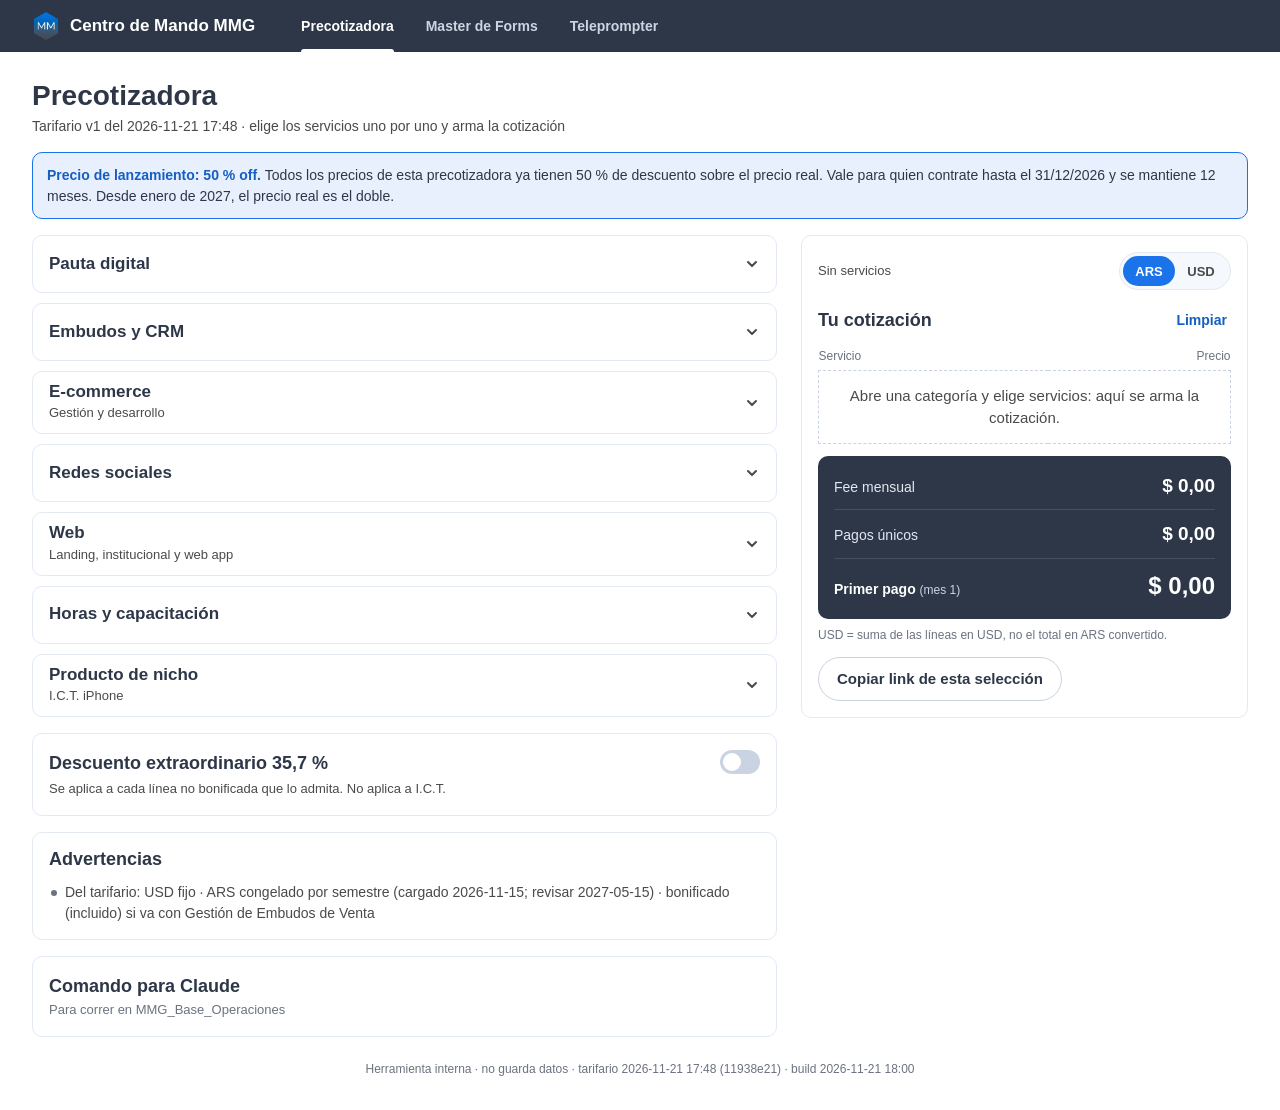
==== commit 622df0d9: "Precotizadora: creativos como adicional de Pauta y E-commerce, desarrollo y carga de productos - Tar" ====
--- a/docs/index.html
+++ b/docs/index.html
@@ -22,7 +22,7 @@
   <link rel="stylesheet" href="https://fonts.googleapis.com/css2?family=Lato:wght@400;700;900&amp;family=Barlow+Semi+Condensed:wght@600;700&amp;display=swap">
   <link rel="stylesheet" href="assets/css/tokens.css">
   <link rel="stylesheet" href="assets/css/app.css">
-  <script type="application/json" id="datos-tarifario">{"_meta":{"generado":"2026-11-21T01:42:11","generador":"MMG_Base_Operaciones/_engine/export_precotizadora.py","fuente":"_boveda_mmg/02_TARIFARIO_Y_REGLAS_DE_COTIZACION.md §10 (+ §1 para ICT_IPHONE*)","regla":"Archivo de solo lectura para la app. No editar a mano: cambiar el tarifario y regenerar."},"constantes":{"tc_ars_por_usd":1550.0,"redondeo_usd_multiplo":5,"descuento_extraordinario_pct":35.7,"promo_lanzamiento_pct":50,"fin_promo_lanzamiento":"2026-12-31","meses_promo_por_cliente":12},"plataformas":["Meta Ads","Google Ads","TikTok Ads","LinkedIn Ads","X Ads","Pinterest Ads"],"redes_adicionales":["TikTok","LinkedIn","YouTube Shorts","Pinterest","X","Threads"],"servicios":[{"codigo":"PAUTA","servicio":"Gestión de Pauta Digital · plataforma base","modalidad":"mensual","ars":200000.0,"usd":130.0,"caso_a_caso":false,"ars_derivado_de_usd":false,"estado":"CONFIRMADO","nota":"Sainato · tracking, reporting y setup incluidos","admite_descuento_extraordinario":true},{"codigo":"PAUTA_EXTRA","servicio":"Gestión de Pauta Digital · plataforma adicional","modalidad":"mensual","ars":100000.0,"usd":65.0,"caso_a_caso":false,"ars_derivado_de_usd":false,"estado":"CONFIRMADO","nota":"+50 % de la base · cantidad = plataformas − 1 (--plataformas)","admite_descuento_extraordinario":true},{"codigo":"EMBUDOS","servicio":"Gestión de Embudos de Venta","modalidad":"mensual","ars":90000.0,"usd":60.0,"caso_a_caso":false,"ars_derivado_de_usd":false,"estado":"CONFIRMADO","nota":"Sainato · siempre con HUB incluido","admite_descuento_extraordinario":true},{"codigo":"HUB","servicio":"Marketing Master HUB","modalidad":"mensual","ars":100000.0,"usd":65.0,"caso_a_caso":false,"ars_derivado_de_usd":false,"estado":"CONFIRMADO","nota":"USD fijo · ARS congelado por semestre (cargado 2026-11-15; revisar 2027-05-15) · bonificado (incluido) si va con EMBUDOS","admite_descuento_extraordinario":true},{"codigo":"CREATIVOS","servicio":"Creación y Mejora de Contenido (creativos para anuncios)","modalidad":"mensual","ars":50000.0,"usd":35.0,"caso_a_caso":false,"ars_derivado_de_usd":false,"estado":"CONFIRMADO","nota":"Sainato · cantidad de anuncios a criterio de Jared · el cliente entrega banco de imágenes y videos a pedido","admite_descuento_extraordinario":true},{"codigo":"LANDING","servicio":"Creación de landing page","modalidad":"unico","ars":100000.0,"usd":65.0,"caso_a_caso":false,"ars_derivado_de_usd":false,"estado":"CONFIRMADO","nota":"Sainato · bonificada si van PAUTA + EMBUDOS","admite_descuento_extraordinario":true},{"codigo":"WEB_INST","servicio":"Creación de website institucional","modalidad":"unico","ars":150000.0,"usd":100.0,"caso_a_caso":false,"ars_derivado_de_usd":false,"estado":"CONFIRMADO","nota":"Sainato · bonificable con --bonificar WEB_INST","admite_descuento_extraordinario":true},{"codigo":"WEB_APP","servicio":"Web app a medida","modalidad":"hora","ars":35000.0,"usd":25.0,"caso_a_caso":false,"ars_derivado_de_usd":false,"estado":"CONFIRMADO","nota":"Horas estimadas × tarifa por hora (--horas-codigo WEB_APP=N)","admite_descuento_extraordinario":true},{"codigo":"HORA","servicio":"Servicio Personalizado por Hora","modalidad":"hora","ars":35000.0,"usd":25.0,"caso_a_caso":false,"ars_derivado_de_usd":false,"estado":"CONFIRMADO","nota":"Precio fijo en las dos monedas","admite_descuento_extraordinario":true},{"codigo":"CAPACITACION","servicio":"Capacitación a medida para equipos","modalidad":"unico","ars":null,"usd":null,"caso_a_caso":true,"ars_derivado_de_usd":false,"estado":"CONFIRMADO","nota":"Exige --precio","admite_descuento_extraordinario":true},{"codigo":"ICT_IPHONE","servicio":"Sistema I.C.T. para tiendas de iPhone (producto de nicho, débito automático)","modalidad":"mensual","ars":null,"usd":210.0,"caso_a_caso":false,"ars_derivado_de_usd":false,"ars_por_conversion":true,"estado":"CONFIRMADO","nota":"Valor percibido = lista (sin benchmark propio todavía). Libro Consultor Blue Hacker cap. 23 (oferta I.C.T.): precio máximo, sin descuentos; no aplica tramo de pauta ni bundle; pauta USD 1.000/mes aparte","admite_descuento_extraordinario":false},{"codigo":"ICT_IPHONE_CRM","servicio":"Sistema I.C.T. para tiendas de iPhone con CRM GoHighLevel propio","modalidad":"mensual","ars":null,"usd":150.0,"caso_a_caso":false,"ars_derivado_de_usd":false,"ars_por_conversion":true,"estado":"CONFIRMADO","nota":"Ídem; variante si la tienda ya tiene su CRM","admite_descuento_extraordinario":false},{"codigo":"ECOMMERCE","servicio":"Gestión de E-commerce","modalidad":"mensual","ars":90000.0,"usd":60.0,"caso_a_caso":false,"ars_derivado_de_usd":false,"estado":"CONFIRMADO","nota":"Mismo precio que EMBUDOS · alcance a confirmar","admite_descuento_extraordinario":true},{"codigo":"EMAIL_EMBUDOS","servicio":"Gestión de Email Marketing (upsell de Embudos)","modalidad":"mensual","ars":45000.0,"usd":30.0,"caso_a_caso":false,"ars_derivado_de_usd":false,"estado":"CONFIRMADO","nota":"+50 % de EMBUDOS · solo junto con EMBUDOS (R-EMAIL)","admite_descuento_extraordinario":true},{"codigo":"EMAIL_ECOMMERCE","servicio":"Gestión de Email Marketing (upsell de E-commerce)","modalidad":"mensual","ars":45000.0,"usd":30.0,"caso_a_caso":false,"ars_derivado_de_usd":false,"estado":"CONFIRMADO","nota":"+50 % de ECOMMERCE · solo junto con ECOMMERCE (R-EMAIL)","admite_descuento_extraordinario":true},{"codigo":"REDES_ESENCIAL","servicio":"Gestión de Redes Sociales · Esencial (Instagram + Facebook, 8 estáticos + 4 reels)","modalidad":"mensual","ars":150000.0,"usd":100.0,"caso_a_caso":false,"ars_derivado_de_usd":false,"estado":"CONFIRMADO","nota":"12 piezas/mes en total, adaptadas a cada red · redes extra con --redes","admite_descuento_extraordinario":true},{"codigo":"REDES_CRECIMIENTO","servicio":"Gestión de Redes Sociales · Crecimiento (Instagram + Facebook, 16 estáticos + 8 reels)","modalidad":"mensual","ars":270000.0,"usd":175.0,"caso_a_caso":false,"ars_derivado_de_usd":false,"estado":"CONFIRMADO","nota":"24 piezas/mes · ídem","admite_descuento_extraordinario":true},{"codigo":"REDES_DOMINIO","servicio":"Gestión de Redes Sociales · Dominio (Instagram + Facebook, 24 estáticos + 12 reels)","modalidad":"mensual","ars":375000.0,"usd":245.0,"caso_a_caso":false,"ars_derivado_de_usd":false,"estado":"CONFIRMADO","nota":"36 piezas/mes · ídem","admite_descuento_extraordinario":true},{"codigo":"REDES_X_TIKTOK_E","servicio":"Red adicional TikTok · Esencial","modalidad":"mensual","ars":45000.0,"usd":30.0,"caso_a_caso":false,"ars_derivado_de_usd":false,"estado":"CONFIRMADO","nota":"Se agrega solo con --redes","admite_descuento_extraordinario":true},{"codigo":"REDES_X_TIKTOK_C","servicio":"Red adicional TikTok · Crecimiento","modalidad":"mensual","ars":75000.0,"usd":50.0,"caso_a_caso":false,"ars_derivado_de_usd":false,"estado":"CONFIRMADO","nota":"ídem","admite_descuento_extraordinario":true},{"codigo":"REDES_X_TIKTOK_D","servicio":"Red adicional TikTok · Dominio","modalidad":"mensual","ars":100000.0,"usd":65.0,"caso_a_caso":false,"ars_derivado_de_usd":false,"estado":"CONFIRMADO","nota":"ídem","admite_descuento_extraordinario":true},{"codigo":"REDES_X_LINKEDIN_E","servicio":"Red adicional LinkedIn · Esencial","modalidad":"mensual","ars":45000.0,"usd":30.0,"caso_a_caso":false,"ars_derivado_de_usd":false,"estado":"CONFIRMADO","nota":"ídem","admite_descuento_extraordinario":true},{"codigo":"REDES_X_LINKEDIN_C","servicio":"Red adicional LinkedIn · Crecimiento","modalidad":"mensual","ars":75000.0,"usd":50.0,"caso_a_caso":false,"ars_derivado_de_usd":false,"estado":"CONFIRMADO","nota":"ídem","admite_descuento_extraordinario":true},{"codigo":"REDES_X_LINKEDIN_D","servicio":"Red adicional LinkedIn · Dominio","modalidad":"mensual","ars":100000.0,"usd":65.0,"caso_a_caso":false,"ars_derivado_de_usd":false,"estado":"CONFIRMADO","nota":"ídem","admite_descuento_extraordinario":true},{"codigo":"REDES_X_YOUTUBE_E","servicio":"Red adicional YouTube Shorts · Esencial","modalidad":"mensual","ars":30000.0,"usd":20.0,"caso_a_caso":false,"ars_derivado_de_usd":false,"estado":"CONFIRMADO","nota":"ídem","admite_descuento_extraordinario":true},{"codigo":"REDES_X_YOUTUBE_C","servicio":"Red adicional YouTube Shorts · Crecimiento","modalidad":"mensual","ars":50000.0,"usd":35.0,"caso_a_caso":false,"ars_derivado_de_usd":false,"estado":"CONFIRMADO","nota":"ídem","admite_descuento_extraordinario":true},{"codigo":"REDES_X_YOUTUBE_D","servicio":"Red adicional YouTube Shorts · Dominio","modalidad":"mensual","ars":65000.0,"usd":45.0,"caso_a_caso":false,"ars_derivado_de_usd":false,"estado":"CONFIRMADO","nota":"ídem","admite_descuento_extraordinario":true},{"codigo":"REDES_X_PINTEREST_E","servicio":"Red adicional Pinterest · Esencial","modalidad":"mensual","ars":25000.0,"usd":20.0,"caso_a_caso":false,"ars_derivado_de_usd":false,"estado":"CONFIRMADO","nota":"ídem","admite_descuento_extraordinario":true},{"codigo":"REDES_X_PINTEREST_C","servicio":"Red adicional Pinterest · Crecimiento","modalidad":"mensual","ars":40000.0,"usd":30.0,"caso_a_caso":false,"ars_derivado_de_usd":false,"estado":"CONFIRMADO","nota":"ídem","admite_descuento_extraordinario":true},{"codigo":"REDES_X_PINTEREST_D","servicio":"Red adicional Pinterest · Dominio","modalidad":"mensual","ars":55000.0,"usd":40.0,"caso_a_caso":false,"ars_derivado_de_usd":false,"estado":"CONFIRMADO","nota":"ídem","admite_descuento_extraordinario":true},{"codigo":"REDES_X_X_E","servicio":"Red adicional X · Esencial","modalidad":"mensual","ars":25000.0,"usd":20.0,"caso_a_caso":false,"ars_derivado_de_usd":false,"estado":"CONFIRMADO","nota":"ídem","admite_descuento_extraordinario":true},{"codigo":"REDES_X_X_C","servicio":"Red adicional X · Crecimiento","modalidad":"mensual","ars":40000.0,"usd":30.0,"caso_a_caso":false,"ars_derivado_de_usd":false,"estado":"CONFIRMADO","nota":"ídem","admite_descuento_extraordinario":true},{"codigo":"REDES_X_X_D","servicio":"Red adicional X · Dominio","modalidad":"mensual","ars":55000.0,"usd":40.0,"caso_a_caso":false,"ars_derivado_de_usd":false,"estado":"CONFIRMADO","nota":"ídem","admite_descuento_extraordinario":true},{"codigo":"REDES_X_THREADS_E","servicio":"Red adicional Threads · Esencial","modalidad":"mensual","ars":25000.0,"usd":20.0,"caso_a_caso":false,"ars_derivado_de_usd":false,"estado":"CONFIRMADO","nota":"ídem","admite_descuento_extraordinario":true},{"codigo":"REDES_X_THREADS_C","servicio":"Red adicional Threads · Crecimiento","modalidad":"mensual","ars":40000.0,"usd":30.0,"caso_a_caso":false,"ars_derivado_de_usd":false,"estado":"CONFIRMADO","nota":"ídem","admite_descuento_extraordinario":true},{"codigo":"REDES_X_THREADS_D","servicio":"Red adicional Threads · Dominio","modalidad":"mensual","ars":55000.0,"usd":40.0,"caso_a_caso":false,"ars_derivado_de_usd":false,"estado":"CONFIRMADO","nota":"ídem","admite_descuento_extraordinario":true}],"reglas":[{"id":"P1","texto":"Cada línea tiene su precio en ARS y en USD (ya calculados en este archivo; el USD sale de ARS ÷ 1.550 hacia arriba al múltiplo de 5). Los totales en USD son la suma de las líneas en USD, nunca el total en ARS convertido."},{"id":"ICT_ARS","texto":"ICT_IPHONE*: solo tienen precio en USD. En ARS se convierte USD × tc_ars_por_usd, sin redondeo."},{"id":"PLATAFORMAS","texto":"Con PAUTA, cada plataforma elegida después de la primera suma 1 unidad de PAUTA_EXTRA (cantidad = plataformas − 1). PAUTA_EXTRA no se elige suelto."},{"id":"HUB_EN_EMBUDOS","texto":"EMBUDOS agrega HUB automáticamente como línea bonificada ('Incluido en la Gestión de Embudos de Venta'): precio de lista visible y tachado, neto 0."},{"id":"LANDING_BONIF","texto":"Si están PAUTA + EMBUDOS + LANDING, LANDING va bonificada ('Bonificada al contratar Pauta + Embudos'): lista tachada, neto 0."},{"id":"BONIFICAR","texto":"WEB_INST tiene un interruptor 'Bonificar': lista tachada, neto 0."},{"id":"P4","texto":"Precio de lanzamiento: los montos ars/usd de este archivo son el precio con 50 % off; el precio real es el doble (se muestra tachado, con el ahorro). Vale para quien contrate hasta constantes.fin_promo_lanzamiento y se mantiene 12 meses. Los totales se calculan siempre sobre los montos del archivo, nunca sobre el precio real."},{"id":"R-EMAIL","texto":"EMAIL_EMBUDOS solo se elige si está EMBUDOS; EMAIL_ECOMMERCE solo si está ECOMMERCE (upsell de email marketing, 50 % del padre). Sin el padre, la opción queda deshabilitada."},{"id":"R-REDES","texto":"Un solo pack de redes por cotización (REDES_ESENCIAL, REDES_CRECIMIENTO o REDES_DOMINIO; Instagram + Facebook incluidas). Cada red adicional elegida suma la línea REDES_X_<RED>_<nivel> del MISMO nivel del pack (E, C o D); las REDES_X_* no se eligen sueltas."},{"id":"HORAS","texto":"WEB_APP y HORA se multiplican por la cantidad de horas."},{"id":"CASO_A_CASO","texto":"CAPACITACION se cotiza caso a caso: precio ingresado a mano, uno para ARS y otro para USD (cada uno se usa solo en su moneda)."},{"id":"P2","texto":"Descuento extraordinario: 35,7 % sobre cada línea no bonificada que lo admita (no ICT_*). Advertencia obligatoria: solo clientes por hora que pasan a mensual · una vez al año · 12 meses · requiere OK de Jared."},{"id":"TOTALES","texto":"fee_mensual = suma de netos 'mensual' · setup_y_unicos = suma de netos 'unico' y 'hora' · primer_pago_mes_1 = setup_y_unicos + fee_mensual. Cada neto de línea se redondea a 6 decimales; los totales se redondean al final a 2 decimales con medio centavo HACIA ARRIBA (228,265 → 228,27). En JS no usar toFixed ni Math.round(x*100) directo: usar Number(Math.round(Number(x + 'e2')) + 'e-2')."}],"advertencias_fijas":["USD fijo · ARS congelado por semestre (cargado 2026-11-15; revisar 2027-05-15) · bonificado (incluido) si va con EMBUDOS"]}</script>
+  <script type="application/json" id="datos-tarifario">{"_meta":{"generado":"2026-11-21T17:48:24","generador":"MMG_Base_Operaciones/_engine/export_precotizadora.py","fuente":"_boveda_mmg/02_TARIFARIO_Y_REGLAS_DE_COTIZACION.md §10 (+ §1 para ICT_IPHONE*)","regla":"Archivo de solo lectura para la app. No editar a mano: cambiar el tarifario y regenerar."},"constantes":{"tc_ars_por_usd":1550.0,"redondeo_usd_multiplo":5,"descuento_extraordinario_pct":35.7,"promo_lanzamiento_pct":50,"fin_promo_lanzamiento":"2026-12-31","meses_promo_por_cliente":12},"plataformas":["Meta Ads","Google Ads","TikTok Ads","LinkedIn Ads","X Ads","Pinterest Ads"],"redes_adicionales":["TikTok","LinkedIn","YouTube Shorts","Pinterest","X","Threads"],"servicios":[{"codigo":"PAUTA","servicio":"Gestión de Pauta Digital · plataforma base","modalidad":"mensual","ars":200000.0,"usd":130.0,"caso_a_caso":false,"ars_derivado_de_usd":false,"estado":"CONFIRMADO","nota":"Sainato · tracking, reporting y setup incluidos","admite_descuento_extraordinario":true},{"codigo":"PAUTA_EXTRA","servicio":"Gestión de Pauta Digital · plataforma adicional","modalidad":"mensual","ars":100000.0,"usd":65.0,"caso_a_caso":false,"ars_derivado_de_usd":false,"estado":"CONFIRMADO","nota":"+50 % de la base · cantidad = plataformas − 1 (--plataformas)","admite_descuento_extraordinario":true},{"codigo":"EMBUDOS","servicio":"Gestión de Embudos de Venta","modalidad":"mensual","ars":90000.0,"usd":60.0,"caso_a_caso":false,"ars_derivado_de_usd":false,"estado":"CONFIRMADO","nota":"Sainato · siempre con HUB incluido","admite_descuento_extraordinario":true},{"codigo":"HUB","servicio":"Marketing Master HUB","modalidad":"mensual","ars":100000.0,"usd":65.0,"caso_a_caso":false,"ars_derivado_de_usd":false,"estado":"CONFIRMADO","nota":"USD fijo · ARS congelado por semestre (cargado 2026-11-15; revisar 2027-05-15) · bonificado (incluido) si va con EMBUDOS","admite_descuento_extraordinario":true},{"codigo":"CREATIVOS","servicio":"Creación y Mejora de Contenido (creativos para anuncios)","modalidad":"mensual","ars":50000.0,"usd":35.0,"caso_a_caso":false,"ars_derivado_de_usd":false,"estado":"CONFIRMADO","nota":"Sainato · cantidad de anuncios a criterio de Jared · el cliente entrega banco de imágenes y videos a pedido · upsell de PAUTA: solo junto con PAUTA (R-UPSELL)","admite_descuento_extraordinario":true},{"codigo":"LANDING","servicio":"Creación de landing page","modalidad":"unico","ars":100000.0,"usd":65.0,"caso_a_caso":false,"ars_derivado_de_usd":false,"estado":"CONFIRMADO","nota":"Sainato · bonificada si van PAUTA + EMBUDOS","admite_descuento_extraordinario":true},{"codigo":"WEB_INST","servicio":"Creación de website institucional","modalidad":"unico","ars":150000.0,"usd":100.0,"caso_a_caso":false,"ars_derivado_de_usd":false,"estado":"CONFIRMADO","nota":"Sainato · bonificable con --bonificar WEB_INST","admite_descuento_extraordinario":true},{"codigo":"WEB_APP","servicio":"Web app a medida","modalidad":"hora","ars":35000.0,"usd":25.0,"caso_a_caso":false,"ars_derivado_de_usd":false,"estado":"CONFIRMADO","nota":"Horas estimadas × tarifa por hora (--horas-codigo WEB_APP=N)","admite_descuento_extraordinario":true},{"codigo":"HORA","servicio":"Servicio Personalizado por Hora","modalidad":"hora","ars":35000.0,"usd":25.0,"caso_a_caso":false,"ars_derivado_de_usd":false,"estado":"CONFIRMADO","nota":"Precio fijo en las dos monedas","admite_descuento_extraordinario":true},{"codigo":"CAPACITACION","servicio":"Capacitación a medida para equipos","modalidad":"unico","ars":null,"usd":null,"caso_a_caso":true,"ars_derivado_de_usd":false,"estado":"CONFIRMADO","nota":"Exige --precio","admite_descuento_extraordinario":true},{"codigo":"ICT_IPHONE","servicio":"Sistema I.C.T. para tiendas de iPhone (producto de nicho, débito automático)","modalidad":"mensual","ars":null,"usd":210.0,"caso_a_caso":false,"ars_derivado_de_usd":false,"ars_por_conversion":true,"estado":"CONFIRMADO","nota":"Valor percibido = lista (sin benchmark propio todavía). Libro Consultor Blue Hacker cap. 23 (oferta I.C.T.): precio máximo, sin descuentos; no aplica tramo de pauta ni bundle; pauta USD 1.000/mes aparte","admite_descuento_extraordinario":false},{"codigo":"ICT_IPHONE_CRM","servicio":"Sistema I.C.T. para tiendas de iPhone con CRM GoHighLevel propio","modalidad":"mensual","ars":null,"usd":150.0,"caso_a_caso":false,"ars_derivado_de_usd":false,"ars_por_conversion":true,"estado":"CONFIRMADO","nota":"Ídem; variante si la tienda ya tiene su CRM","admite_descuento_extraordinario":false},{"codigo":"ECOMMERCE","servicio":"Gestión de E-commerce","modalidad":"mensual","ars":90000.0,"usd":60.0,"caso_a_caso":false,"ars_derivado_de_usd":false,"estado":"CONFIRMADO","nota":"Mismo precio que EMBUDOS · alcance a confirmar","admite_descuento_extraordinario":true},{"codigo":"EMAIL_EMBUDOS","servicio":"Gestión de Email Marketing (upsell de Embudos)","modalidad":"mensual","ars":45000.0,"usd":30.0,"caso_a_caso":false,"ars_derivado_de_usd":false,"estado":"CONFIRMADO","nota":"+50 % de EMBUDOS · solo junto con EMBUDOS (R-EMAIL)","admite_descuento_extraordinario":true},{"codigo":"EMAIL_ECOMMERCE","servicio":"Gestión de Email Marketing (upsell de E-commerce)","modalidad":"mensual","ars":45000.0,"usd":30.0,"caso_a_caso":false,"ars_derivado_de_usd":false,"estado":"CONFIRMADO","nota":"+50 % de ECOMMERCE · solo junto con ECOMMERCE (R-EMAIL)","admite_descuento_extraordinario":true},{"codigo":"CREATIVOS_PRODUCTO","servicio":"Creativos para páginas de producto (upsell de E-commerce, hasta 30 productos)","modalidad":"mensual","ars":50000.0,"usd":35.0,"caso_a_caso":false,"ars_derivado_de_usd":false,"estado":"CONFIRMADO","nota":"Mismo precio que CREATIVOS · solo junto con ECOMMERCE (R-UPSELL)","admite_descuento_extraordinario":true},{"codigo":"ECOMMERCE_DEV","servicio":"Desarrollo de e-commerce","modalidad":"unico","ars":150000.0,"usd":100.0,"caso_a_caso":false,"ars_derivado_de_usd":false,"estado":"CONFIRMADO","nota":"Mismo precio que WEB_INST · la carga de productos va aparte con ECOMMERCE_PRODUCTO","admite_descuento_extraordinario":true},{"codigo":"ECOMMERCE_PRODUCTO","servicio":"Carga de productos del e-commerce (por producto)","modalidad":"unico","ars":1500.0,"usd":1.0,"caso_a_caso":false,"ars_derivado_de_usd":false,"estado":"CONFIRMADO","nota":"Precio fijo en las dos monedas · × cantidad de productos (--productos N) · solo junto con ECOMMERCE_DEV (R-UPSELL, R-PRODUCTOS)","admite_descuento_extraordinario":true},{"codigo":"REDES_ESENCIAL","servicio":"Gestión de Redes Sociales · Esencial (Instagram + Facebook, 8 estáticos + 4 reels)","modalidad":"mensual","ars":150000.0,"usd":100.0,"caso_a_caso":false,"ars_derivado_de_usd":false,"estado":"CONFIRMADO","nota":"12 piezas/mes en total, adaptadas a cada red · redes extra con --redes","admite_descuento_extraordinario":true},{"codigo":"REDES_CRECIMIENTO","servicio":"Gestión de Redes Sociales · Crecimiento (Instagram + Facebook, 16 estáticos + 8 reels)","modalidad":"mensual","ars":270000.0,"usd":175.0,"caso_a_caso":false,"ars_derivado_de_usd":false,"estado":"CONFIRMADO","nota":"24 piezas/mes · ídem","admite_descuento_extraordinario":true},{"codigo":"REDES_DOMINIO","servicio":"Gestión de Redes Sociales · Dominio (Instagram + Facebook, 24 estáticos + 12 reels)","modalidad":"mensual","ars":375000.0,"usd":245.0,"caso_a_caso":false,"ars_derivado_de_usd":false,"estado":"CONFIRMADO","nota":"36 piezas/mes · ídem","admite_descuento_extraordinario":true},{"codigo":"REDES_X_TIKTOK_E","servicio":"Red adicional TikTok · Esencial","modalidad":"mensual","ars":45000.0,"usd":30.0,"caso_a_caso":false,"ars_derivado_de_usd":false,"estado":"CONFIRMADO","nota":"Se agrega solo con --redes","admite_descuento_extraordinario":true},{"codigo":"REDES_X_TIKTOK_C","servicio":"Red adicional TikTok · Crecimiento","modalidad":"mensual","ars":75000.0,"usd":50.0,"caso_a_caso":false,"ars_derivado_de_usd":false,"estado":"CONFIRMADO","nota":"ídem","admite_descuento_extraordinario":true},{"codigo":"REDES_X_TIKTOK_D","servicio":"Red adicional TikTok · Dominio","modalidad":"mensual","ars":100000.0,"usd":65.0,"caso_a_caso":false,"ars_derivado_de_usd":false,"estado":"CONFIRMADO","nota":"ídem","admite_descuento_extraordinario":true},{"codigo":"REDES_X_LINKEDIN_E","servicio":"Red adicional LinkedIn · Esencial","modalidad":"mensual","ars":45000.0,"usd":30.0,"caso_a_caso":false,"ars_derivado_de_usd":false,"estado":"CONFIRMADO","nota":"ídem","admite_descuento_extraordinario":true},{"codigo":"REDES_X_LINKEDIN_C","servicio":"Red adicional LinkedIn · Crecimiento","modalidad":"mensual","ars":75000.0,"usd":50.0,"caso_a_caso":false,"ars_derivado_de_usd":false,"estado":"CONFIRMADO","nota":"ídem","admite_descuento_extraordinario":true},{"codigo":"REDES_X_LINKEDIN_D","servicio":"Red adicional LinkedIn · Dominio","modalidad":"mensual","ars":100000.0,"usd":65.0,"caso_a_caso":false,"ars_derivado_de_usd":false,"estado":"CONFIRMADO","nota":"ídem","admite_descuento_extraordinario":true},{"codigo":"REDES_X_YOUTUBE_E","servicio":"Red adicional YouTube Shorts · Esencial","modalidad":"mensual","ars":30000.0,"usd":20.0,"caso_a_caso":false,"ars_derivado_de_usd":false,"estado":"CONFIRMADO","nota":"ídem","admite_descuento_extraordinario":true},{"codigo":"REDES_X_YOUTUBE_C","servicio":"Red adicional YouTube Shorts · Crecimiento","modalidad":"mensual","ars":50000.0,"usd":35.0,"caso_a_caso":false,"ars_derivado_de_usd":false,"estado":"CONFIRMADO","nota":"ídem","admite_descuento_extraordinario":true},{"codigo":"REDES_X_YOUTUBE_D","servicio":"Red adicional YouTube Shorts · Dominio","modalidad":"mensual","ars":65000.0,"usd":45.0,"caso_a_caso":false,"ars_derivado_de_usd":false,"estado":"CONFIRMADO","nota":"ídem","admite_descuento_extraordinario":true},{"codigo":"REDES_X_PINTEREST_E","servicio":"Red adicional Pinterest · Esencial","modalidad":"mensual","ars":25000.0,"usd":20.0,"caso_a_caso":false,"ars_derivado_de_usd":false,"estado":"CONFIRMADO","nota":"ídem","admite_descuento_extraordinario":true},{"codigo":"REDES_X_PINTEREST_C","servicio":"Red adicional Pinterest · Crecimiento","modalidad":"mensual","ars":40000.0,"usd":30.0,"caso_a_caso":false,"ars_derivado_de_usd":false,"estado":"CONFIRMADO","nota":"ídem","admite_descuento_extraordinario":true},{"codigo":"REDES_X_PINTEREST_D","servicio":"Red adicional Pinterest · Dominio","modalidad":"mensual","ars":55000.0,"usd":40.0,"caso_a_caso":false,"ars_derivado_de_usd":false,"estado":"CONFIRMADO","nota":"ídem","admite_descuento_extraordinario":true},{"codigo":"REDES_X_X_E","servicio":"Red adicional X · Esencial","modalidad":"mensual","ars":25000.0,"usd":20.0,"caso_a_caso":false,"ars_derivado_de_usd":false,"estado":"CONFIRMADO","nota":"ídem","admite_descuento_extraordinario":true},{"codigo":"REDES_X_X_C","servicio":"Red adicional X · Crecimiento","modalidad":"mensual","ars":40000.0,"usd":30.0,"caso_a_caso":false,"ars_derivado_de_usd":false,"estado":"CONFIRMADO","nota":"ídem","admite_descuento_extraordinario":true},{"codigo":"REDES_X_X_D","servicio":"Red adicional X · Dominio","modalidad":"mensual","ars":55000.0,"usd":40.0,"caso_a_caso":false,"ars_derivado_de_usd":false,"estado":"CONFIRMADO","nota":"ídem","admite_descuento_extraordinario":true},{"codigo":"REDES_X_THREADS_E","servicio":"Red adicional Threads · Esencial","modalidad":"mensual","ars":25000.0,"usd":20.0,"caso_a_caso":false,"ars_derivado_de_usd":false,"estado":"CONFIRMADO","nota":"ídem","admite_descuento_extraordinario":true},{"codigo":"REDES_X_THREADS_C","servicio":"Red adicional Threads · Crecimiento","modalidad":"mensual","ars":40000.0,"usd":30.0,"caso_a_caso":false,"ars_derivado_de_usd":false,"estado":"CONFIRMADO","nota":"ídem","admite_descuento_extraordinario":true},{"codigo":"REDES_X_THREADS_D","servicio":"Red adicional Threads · Dominio","modalidad":"mensual","ars":55000.0,"usd":40.0,"caso_a_caso":false,"ars_derivado_de_usd":false,"estado":"CONFIRMADO","nota":"ídem","admite_descuento_extraordinario":true}],"reglas":[{"id":"P1","texto":"Cada línea tiene su precio en ARS y en USD (ya calculados en este archivo; el USD sale de ARS ÷ 1.550 hacia arriba al múltiplo de 5). Los totales en USD son la suma de las líneas en USD, nunca el total en ARS convertido."},{"id":"ICT_ARS","texto":"ICT_IPHONE*: solo tienen precio en USD. En ARS se convierte USD × tc_ars_por_usd, sin redondeo."},{"id":"PLATAFORMAS","texto":"Con PAUTA, cada plataforma elegida después de la primera suma 1 unidad de PAUTA_EXTRA (cantidad = plataformas − 1). PAUTA_EXTRA no se elige suelto."},{"id":"HUB_EN_EMBUDOS","texto":"EMBUDOS agrega HUB automáticamente como línea bonificada ('Incluido en la Gestión de Embudos de Venta'): precio de lista visible y tachado, neto 0."},{"id":"LANDING_BONIF","texto":"Si están PAUTA + EMBUDOS + LANDING, LANDING va bonificada ('Bonificada al contratar Pauta + Embudos'): lista tachada, neto 0."},{"id":"BONIFICAR","texto":"WEB_INST tiene un interruptor 'Bonificar': lista tachada, neto 0."},{"id":"P4","texto":"Precio de lanzamiento: los montos ars/usd de este archivo son el precio con 50 % off; el precio real es el doble (se muestra tachado, con el ahorro). Vale para quien contrate hasta constantes.fin_promo_lanzamiento y se mantiene 12 meses. Los totales se calculan siempre sobre los montos del archivo, nunca sobre el precio real."},{"id":"R-EMAIL","texto":"EMAIL_EMBUDOS solo se elige si está EMBUDOS; EMAIL_ECOMMERCE solo si está ECOMMERCE (upsell de email marketing, 50 % del padre). Sin el padre, la opción queda deshabilitada."},{"id":"R-REDES","texto":"Un solo pack de redes por cotización (REDES_ESENCIAL, REDES_CRECIMIENTO o REDES_DOMINIO; Instagram + Facebook incluidas). Cada red adicional elegida suma la línea REDES_X_<RED>_<nivel> del MISMO nivel del pack (E, C o D); las REDES_X_* no se eligen sueltas."},{"id":"R-UPSELL","texto":"CREATIVOS solo se elige si está PAUTA; CREATIVOS_PRODUCTO (hasta 30 productos) solo si está ECOMMERCE; ECOMMERCE_PRODUCTO solo si está ECOMMERCE_DEV. Sin el padre, la opción queda deshabilitada."},{"id":"R-PRODUCTOS","texto":"ECOMMERCE_PRODUCTO (modalidad unico) se multiplica por la cantidad de productos a cargar (entrada.productos; en quote_calculator, --productos N). Sin cantidad válida no suma."},{"id":"HORAS","texto":"WEB_APP y HORA se multiplican por la cantidad de horas."},{"id":"CASO_A_CASO","texto":"CAPACITACION se cotiza caso a caso: precio ingresado a mano, uno para ARS y otro para USD (cada uno se usa solo en su moneda)."},{"id":"P2","texto":"Descuento extraordinario: 35,7 % sobre cada línea no bonificada que lo admita (no ICT_*). Advertencia obligatoria: solo clientes por hora que pasan a mensual · una vez al año · 12 meses · requiere OK de Jared."},{"id":"TOTALES","texto":"fee_mensual = suma de netos 'mensual' · setup_y_unicos = suma de netos 'unico' y 'hora' · primer_pago_mes_1 = setup_y_unicos + fee_mensual. Cada neto de línea se redondea a 6 decimales; los totales se redondean al final a 2 decimales con medio centavo HACIA ARRIBA (228,265 → 228,27). En JS no usar toFixed ni Math.round(x*100) directo: usar Number(Math.round(Number(x + 'e2')) + 'e-2')."}],"advertencias_fijas":["USD fijo · ARS congelado por semestre (cargado 2026-11-15; revisar 2027-05-15) · bonificado (incluido) si va con EMBUDOS"]}</script>
   <script src="assets/js/comun.js" defer></script>
   <script src="assets/js/cotizador.js" defer></script>
   <script src="assets/js/precotizadora.js" defer></script>
@@ -43,7 +43,7 @@
   <main class="canvas" id="contenido">
     <div class="title-row">
       <h1>Precotizadora</h1>
-      <p class="sub" id="sub-tarifario">Tarifario v1 del 2026-11-21 01:42 · elige los servicios uno por uno y arma la cotización</p>
+      <p class="sub" id="sub-tarifario">Tarifario v1 del 2026-11-21 17:48 · elige los servicios uno por uno y arma la cotización</p>
     </div>
 
     <p class="promo" id="promo" hidden></p>
@@ -130,7 +130,7 @@
     </div>
 
     <footer class="pie">
-      Herramienta interna · no guarda datos · tarifario 2026-11-21 01:42 (3c1fda6d) · build 2026-11-21 01:46
+      Herramienta interna · no guarda datos · tarifario 2026-11-21 17:48 (11938e21) · build 2026-11-21 18:00
     </footer>
   </main>
   <div class="resumen-velo" id="resumen-velo" hidden></div>
